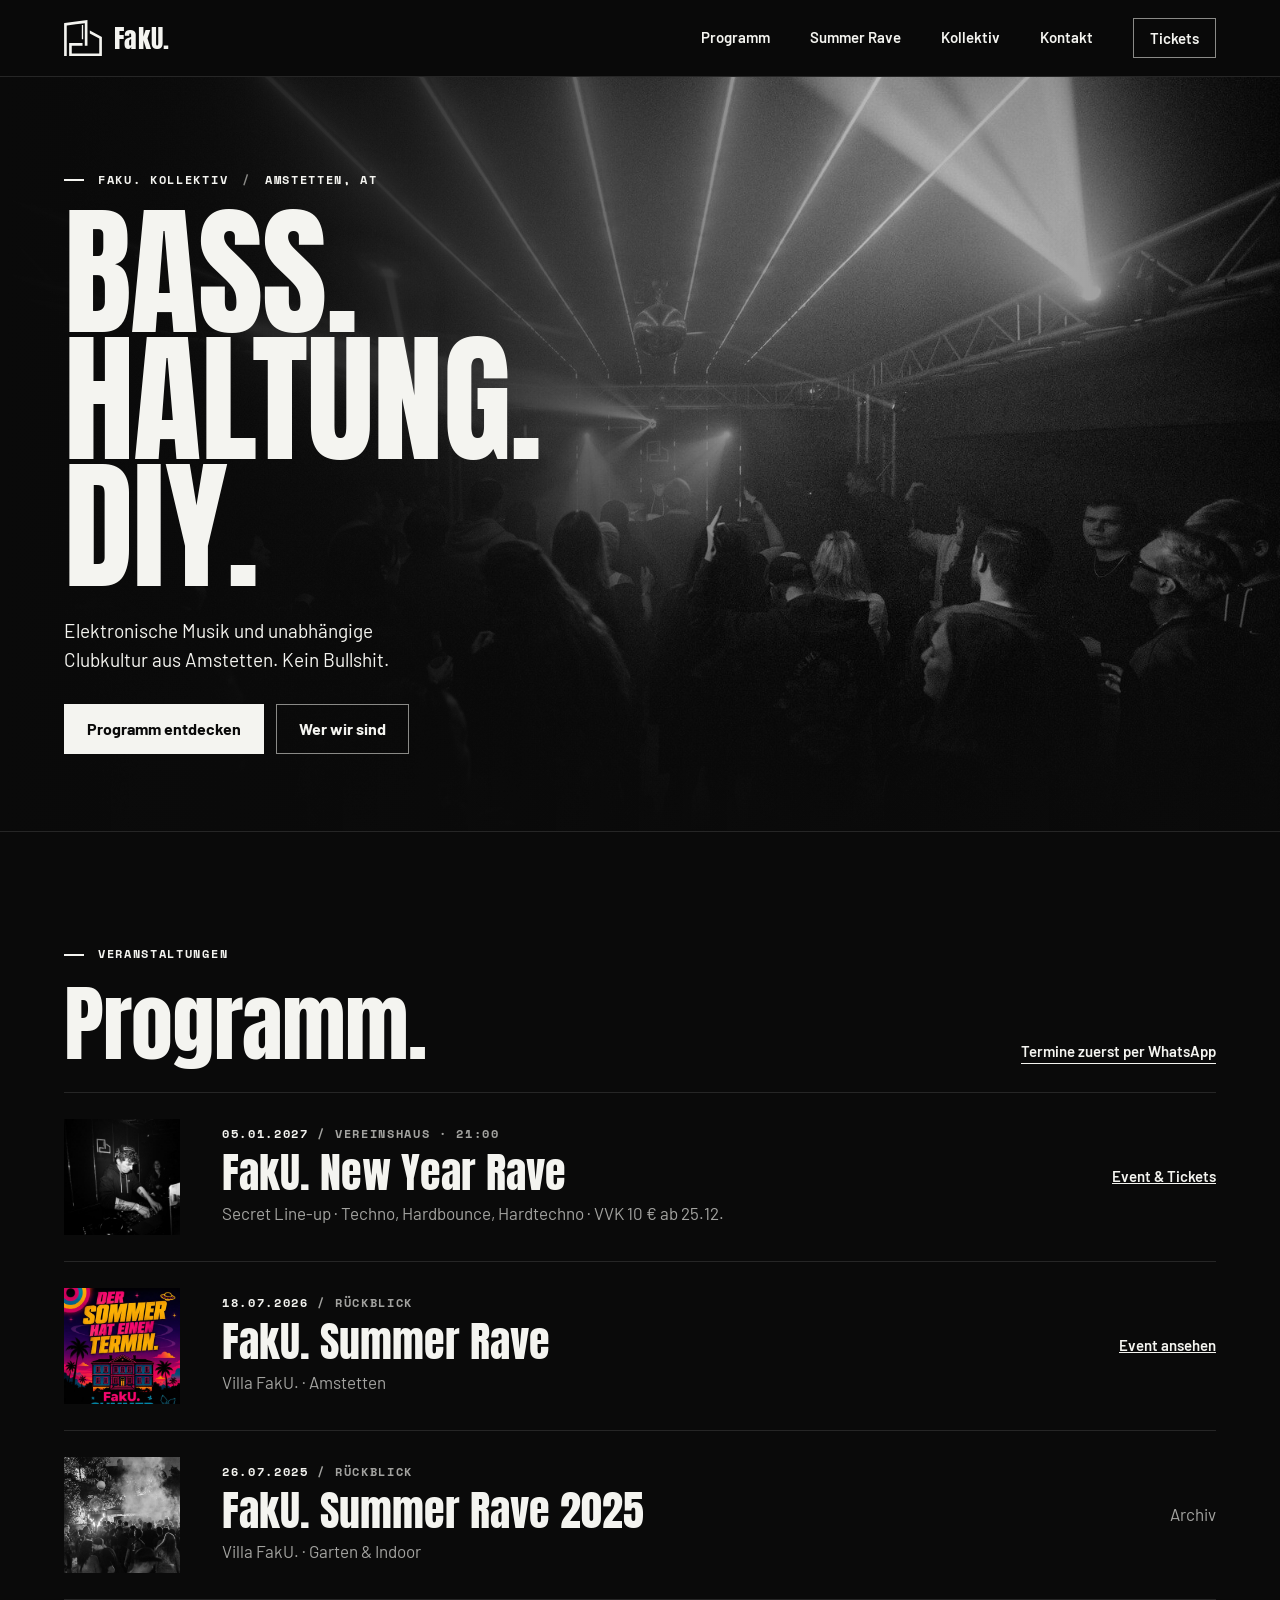
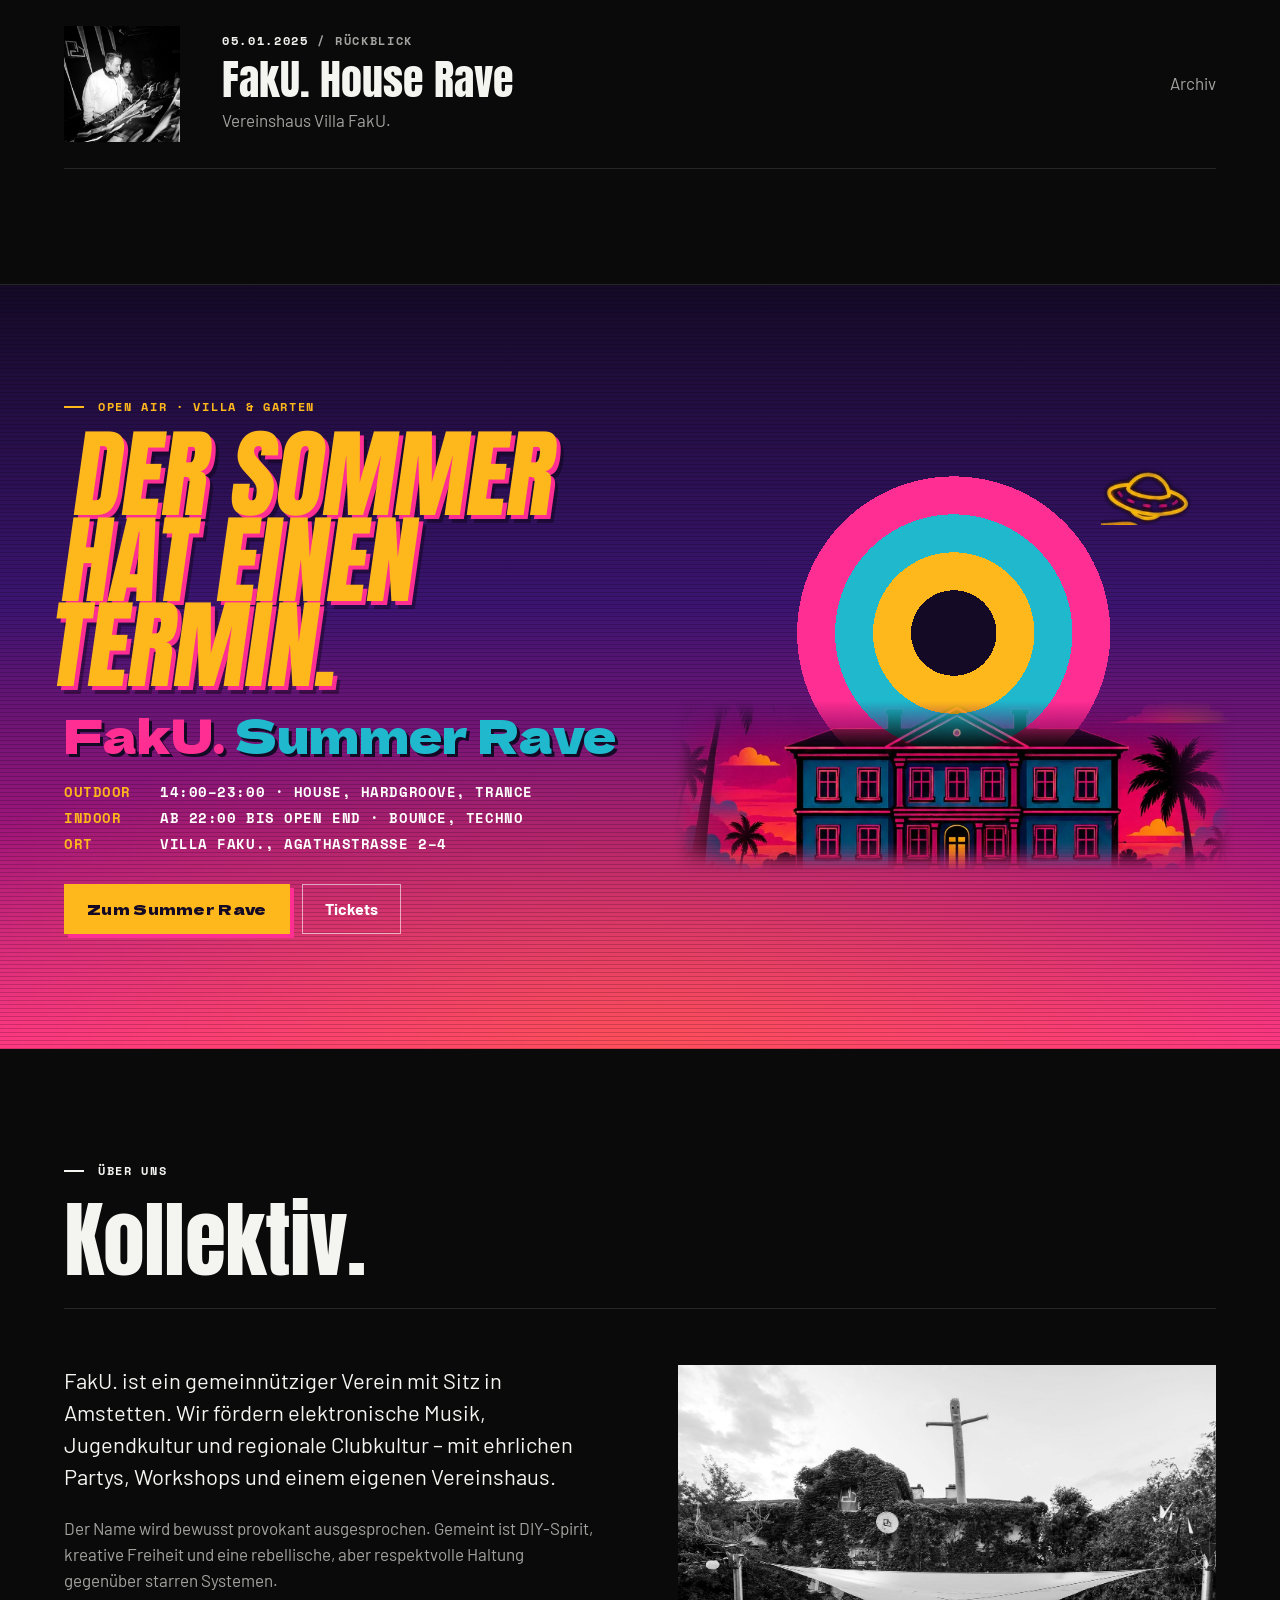
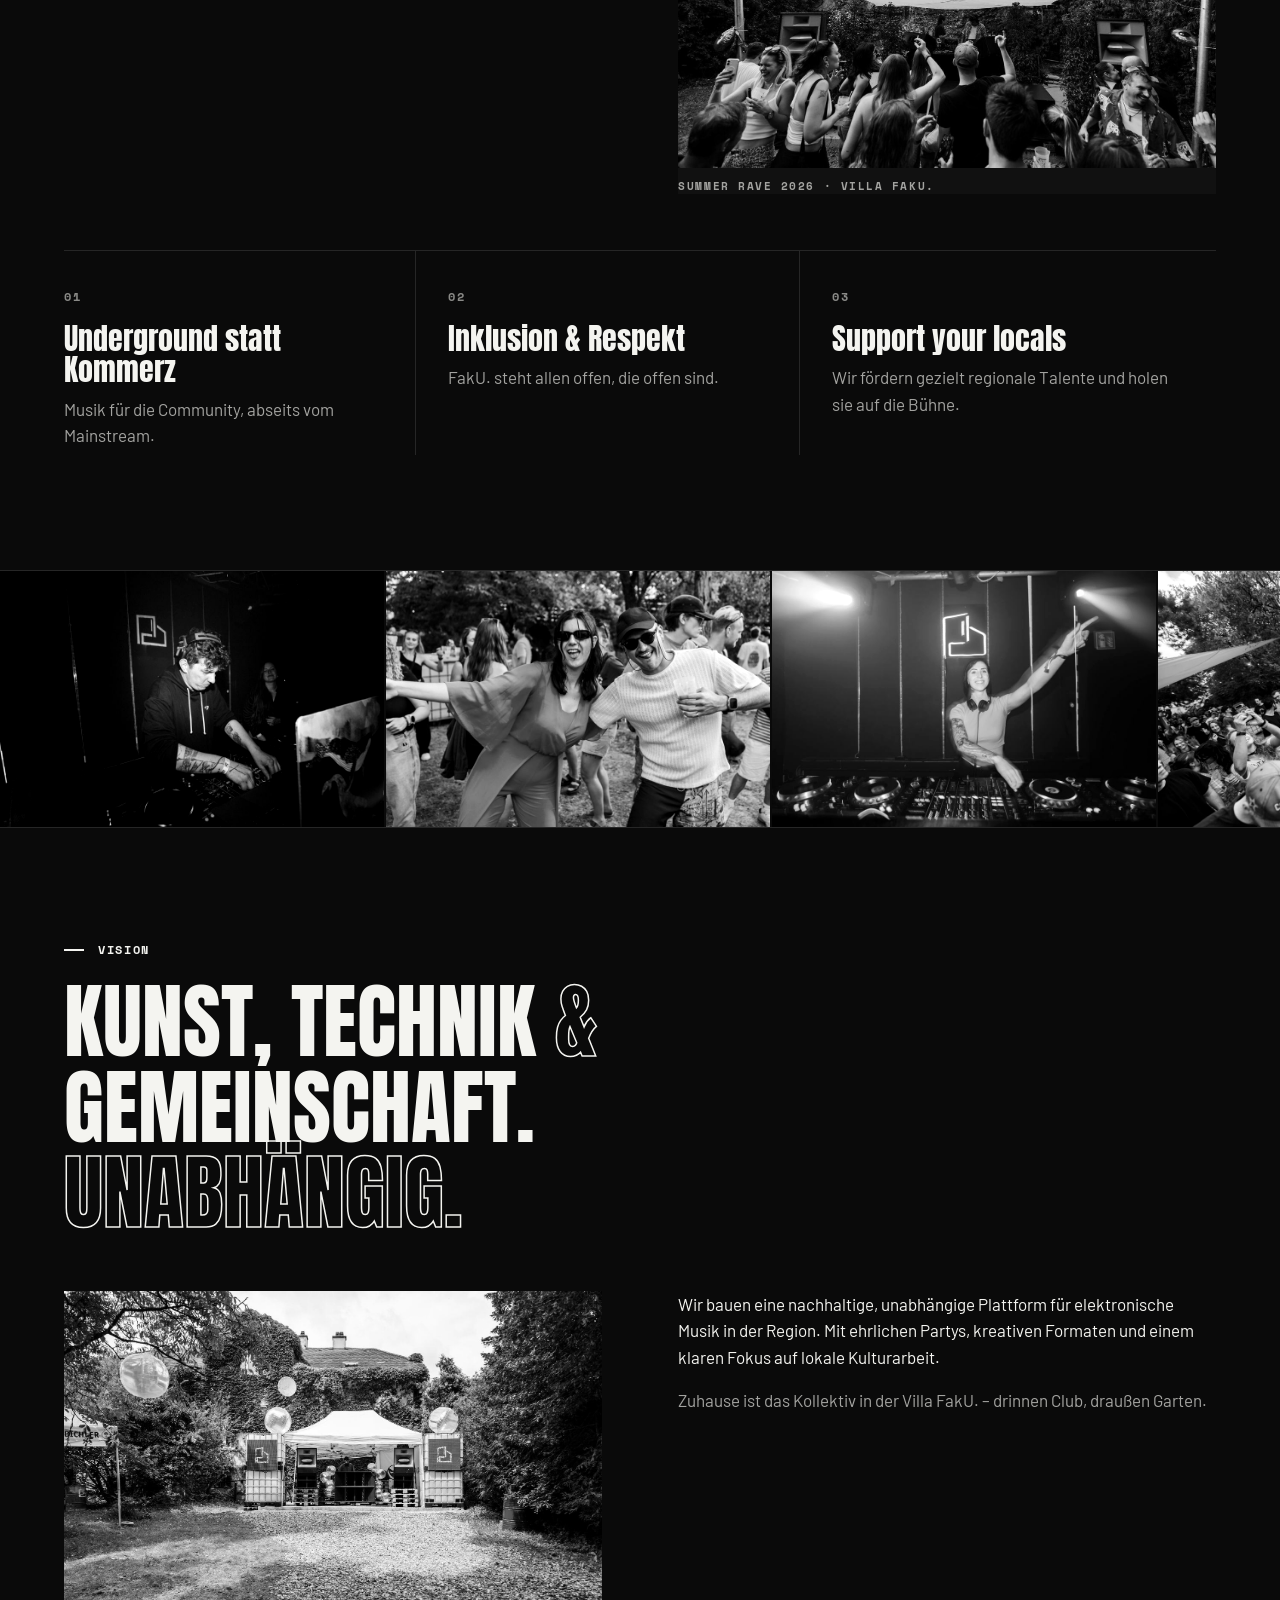
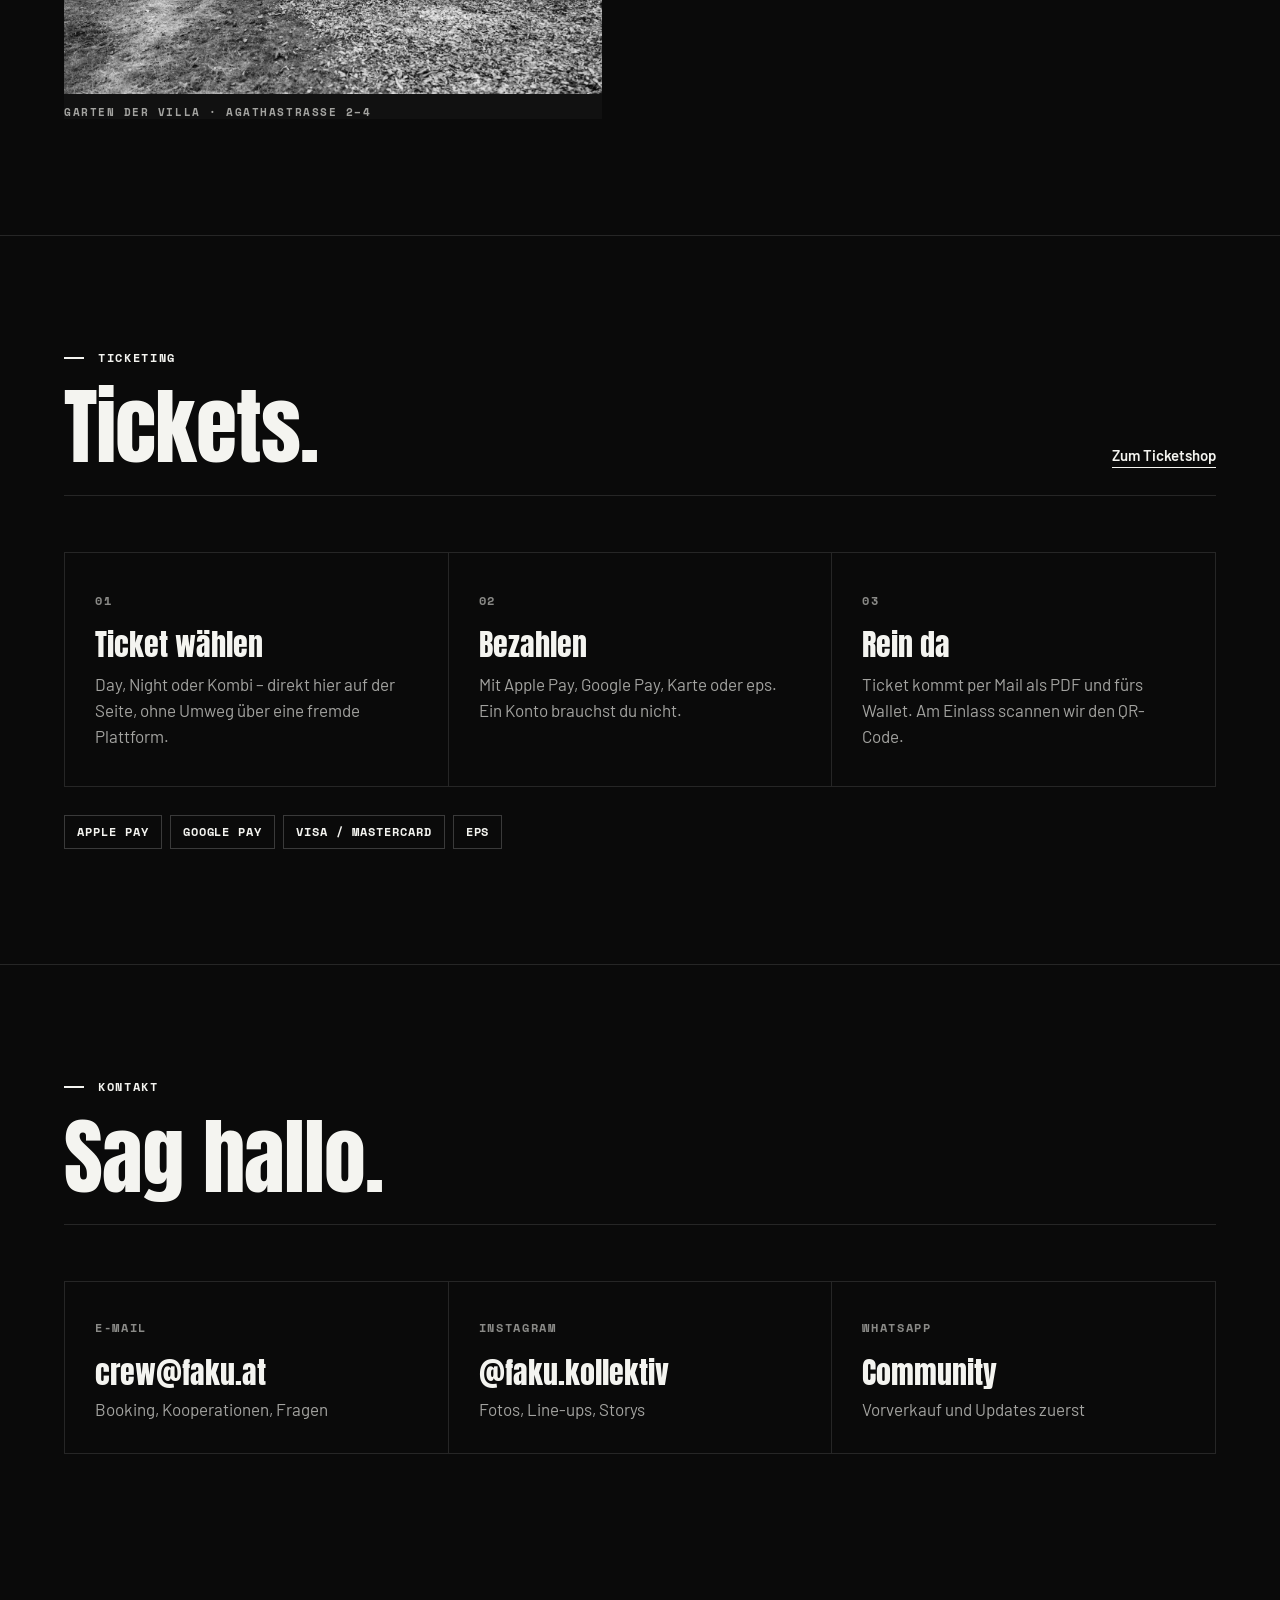
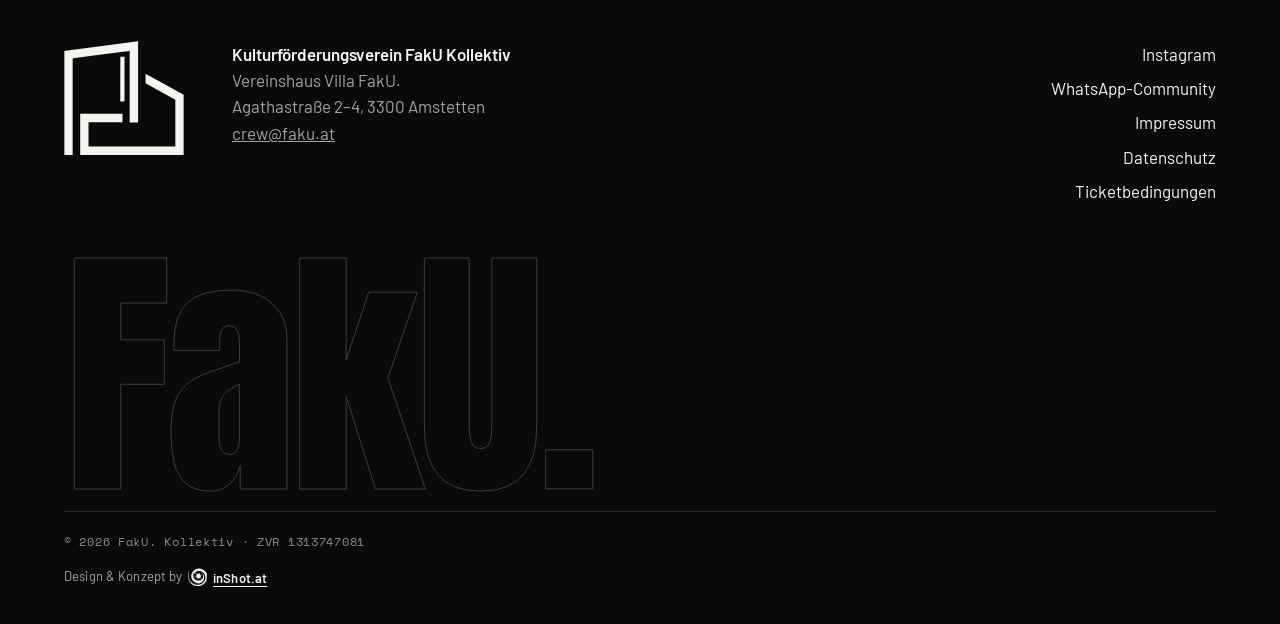
==== index.html @ e82ffb9c "faku.at: statische Website (GitHub Pages) Co-Authored-By: Claude Opus 5.5 <noreply@anthropic.com> Cl" ====
<!doctype html>
<html lang="de">
<head>
<meta charset="utf-8">
<meta name="viewport" content="width=device-width, initial-scale=1">
<title>FakU. Kollektiv – Elektronische Musik aus Amstetten</title>
<meta name="description" content="FakU. ist ein gemeinnütziger Verein für elektronische Musik in Amstetten. Raves, Workshops und unabhängige Clubkultur – mit Bass, Haltung und DIY-Spirit.">
<meta name="robots" content="index, follow">
<link rel="canonical" href="https://faku.at/">
<meta property="og:title" content="FakU. Kollektiv – Elektronische Musik aus Amstetten">
<meta property="og:description" content="FakU. ist ein gemeinnütziger Verein für elektronische Musik in Amstetten. Raves, Workshops und unabhängige Clubkultur – mit Bass, Haltung und DIY-Spirit.">
<meta property="og:url" content="https://faku.at/">
<meta property="og:type" content="website">
<meta name="theme-color" content="#0a0a0a">
<link rel="icon" href="assets/img/favicon.svg" type="image/svg+xml">
<link rel="preload" href="assets/fonts/anton.woff2" as="font" type="font/woff2" crossorigin>
<link rel="stylesheet" href="assets/site.css">
</head>
<body>
<a class="skip" href="#inhalt">Zum Inhalt springen</a>
<header class="site-head">
  <div class="wrap">
    <a class="brand" href="index.html" aria-label="FakU. Kollektiv – Startseite"><svg aria-hidden="true" focusable="false" xmlns="http://www.w3.org/2000/svg" viewBox="0 0 1414 1348" fill="currentColor"><path fill-rule="evenodd" d="M53 1344L4 1344L4 731L4 117L13 116L22 115L447 60L872 4L873 5L873 5L873 483L873 960L824 960L774 960L774 538L774 117L772 117L770 117L439 160L108 203L105 204L102 204L102 774L102 1344L53 1344ZM800 1342L191 1342L191 1100L191 858L440 858L689 858L689 907L689 956L489 956L289 956L289 1100L289 1244L801 1244L1312 1244L1312 968L1312 692L1136 596L962 499L961 444L961 388L962 388L964 388L1187 511L1410 634L1410 988L1410 1342L800 1342ZM688 712L664 712L663 711L663 710L663 448L664 186L688 186L713 186L713 449L713 712L688 712Z"/></svg><span>FakU.</span></a>
    <nav class="nav" aria-label="Hauptnavigation"><a href="index.html#programm">Programm</a><a href="summer-rave.html">Summer Rave</a><a href="index.html#kollektiv">Kollektiv</a><a href="index.html#kontakt">Kontakt</a><a class="btn btn--ghost btn--sm" href="index.html#programm">Tickets</a></nav>
    <a class="btn btn--ghost btn--sm head-cta" href="index.html#programm">Tickets</a>
  </div>
  <nav class="mnav" aria-label="Navigation mobil"><a href="index.html#programm">Programm</a><a href="summer-rave.html">Summer Rave</a><a href="index.html#kollektiv">Kollektiv</a><a href="index.html#kontakt">Kontakt</a></nav>
</header>
<!--title:FakU. Kollektiv – Elektronische Musik aus Amstetten-->
<!--desc:FakU. ist ein gemeinnütziger Verein für elektronische Musik in Amstetten. Raves, Workshops und unabhängige Clubkultur – mit Bass, Haltung und DIY-Spirit.-->
<!--cur:-->
<main id="inhalt">

<section class="hero" aria-labelledby="hero-h">
  <div class="hero__img" aria-hidden="true"></div>
  <div class="wrap">
    <p class="kicker">FakU. Kollektiv <i>/</i> Amstetten, AT</p>
    <h1 class="h-display" id="hero-h">Bass.<br>Haltung.<br>DIY.</h1>
    <p class="lead">Elektronische Musik und unabhängige Clubkultur aus Amstetten. Kein Bullshit.</p>
    <div class="hero__actions">
      <a class="btn" href="#programm">Programm entdecken</a>
      <a class="btn btn--ghost" href="#kollektiv">Wer wir sind</a>
    </div>
  </div>
  <div class="wave" aria-hidden="true">
    <i style="--i:0"></i><i style="--i:1"></i><i style="--i:2"></i><i style="--i:3"></i><i style="--i:4"></i><i style="--i:5"></i><i style="--i:6"></i><i style="--i:7"></i><i style="--i:8"></i><i style="--i:9"></i><i style="--i:10"></i><i style="--i:11"></i><i style="--i:12"></i><i style="--i:13"></i><i style="--i:14"></i><i style="--i:15"></i><i style="--i:16"></i><i style="--i:17"></i><i style="--i:18"></i><i style="--i:19"></i><i style="--i:20"></i><i style="--i:21"></i><i style="--i:22"></i><i style="--i:23"></i>
  </div>
</section>

<section class="section" id="programm" aria-labelledby="prog-h">
  <div class="wrap">
    <p class="kicker">Veranstaltungen</p>
    <div class="sec-head">
      <h2 class="h-section" id="prog-h">Programm.</h2>
      <a class="link-u" href="https://chat.whatsapp.com/HOoX552b7KCHJnTHaEONiM" rel="noopener" target="_blank">Termine zuerst per WhatsApp</a>
    </div>
    <ul class="events">
      <li class="event">
        <img class="event__thumb" src="assets/img/strip-1.jpg" alt="DJ vor dem FakU.-Logo im Vereinshaus" width="116" height="116" loading="lazy">
        <div>
          <div class="event__meta"><b>05.01.2027</b> / Vereinshaus · 21:00</div>
          <h3>FakU. New Year Rave</h3>
          <p>Secret Line-up · Techno, Hardbounce, Hardtechno · VVK 10 € ab 25.12.</p>
        </div>
        <a href="new-year-rave.html">Event &amp; Tickets</a>
      </li>
      <li class="event">
        <img class="event__thumb" src="assets/img/sr26-poster.jpg" alt="Plakat FakU. Summer Rave 2026" width="116" height="116" loading="lazy">
        <div>
          <div class="event__meta"><b>18.07.2026</b> / Rückblick</div>
          <h3>FakU. Summer Rave</h3>
          <p>Villa FakU. · Amstetten</p>
        </div>
        <a href="summer-rave.html">Event ansehen</a>
      </li>
      <li class="event">
        <img class="event__thumb" src="assets/img/ev-sr25.jpg" alt="Nachts im Garten beim Summer Rave 2025" width="116" height="116" loading="lazy">
        <div>
          <div class="event__meta"><b>26.07.2025</b> / Rückblick</div>
          <h3>FakU. Summer Rave 2025</h3>
          <p>Villa FakU. · Garten &amp; Indoor</p>
        </div>
        <span class="muted">Archiv</span>
      </li>
      <li class="event">
        <img class="event__thumb" src="assets/img/ev-houserave.jpg" alt="DJ am Pult beim FakU. House Rave" width="116" height="116" loading="lazy">
        <div>
          <div class="event__meta"><b>05.01.2025</b> / Rückblick</div>
          <h3>FakU. House Rave</h3>
          <p>Vereinshaus Villa FakU.</p>
        </div>
        <span class="muted">Archiv</span>
      </li>
    </ul>
  </div>
</section>

<section class="section sr-teaser" aria-labelledby="sr-h">
  <div class="wrap">
    <div>
      <p class="sr-kicker">Open Air · Villa &amp; Garten</p>
      <h2 class="sr-title" id="sr-h"><span>Der Sommer</span><span>hat einen</span><span>Termin.</span></h2>
      <p class="sr-name"><b>FakU.</b> Summer Rave</p>
      <ul class="sr-facts">
        <li><span>Outdoor</span>14:00–23:00 · House, Hardgroove, Trance</li>
        <li><span>Indoor</span>ab 22:00 bis Open End · Bounce, Techno</li>
        <li><span>Ort</span>Villa FakU., Agathastraße 2–4</li>
      </ul>
      <div class="hero__actions">
        <a class="btn btn--sr" href="summer-rave.html">Zum Summer Rave</a>
        <a class="btn btn--sr-ghost" href="summer-rave.html#tickets">Tickets</a>
      </div>
    </div>
    <div class="sr-art" aria-hidden="true">
      <div class="sun"></div>
      <img class="ufo" src="assets/sr/ufo.webp" alt="" loading="lazy">
      <img class="villa" src="assets/sr/villa.webp" alt="" loading="lazy">
    </div>
  </div>
</section>

<section class="section" id="kollektiv" aria-labelledby="koll-h">
  <div class="wrap">
    <p class="kicker">Über uns</p>
    <div class="sec-head"><h2 class="h-section" id="koll-h">Kollektiv.</h2></div>
    <div class="split">
      <div class="prose">
        <p style="font-size:clamp(19px,1.8vw,22px);line-height:1.45;margin-top:0">FakU. ist ein gemeinnütziger Verein mit Sitz in Amstetten. Wir fördern elektronische Musik, Jugendkultur und regionale Clubkultur – mit ehrlichen Partys, Workshops und einem eigenen Vereinshaus.</p>
        <p class="muted">Der Name wird bewusst provokant ausgesprochen. Gemeint ist DIY-Spirit, kreative Freiheit und eine rebellische, aber respektvolle Haltung gegenüber starren Systemen.</p>
      </div>
      <figure class="photo" style="margin:0">
        <img src="assets/img/crowd.jpg" alt="Publikum vor dem Floor im Garten der Villa FakU., Summer Rave 2026" width="1600" height="1067" loading="lazy">
        <figcaption>Summer Rave 2026 · Villa FakU.</figcaption>
      </figure>
    </div>
    <ul class="values">
      <li><span class="no">01</span><h3>Underground statt Kommerz</h3><p>Musik für die Community, abseits vom Mainstream.</p></li>
      <li><span class="no">02</span><h3>Inklusion &amp; Respekt</h3><p>FakU. steht allen offen, die offen sind.</p></li>
      <li><span class="no">03</span><h3>Support your locals</h3><p>Wir fördern gezielt regionale Talente und holen sie auf die Bühne.</p></li>
    </ul>
  </div>
</section>


<section class="strip" aria-label="Momente">
  <div class="strip__track">
    <img src="assets/img/strip-1.jpg" alt="DJ vor dem FakU.-Logo im Vereinshaus" width="900" height="600" loading="lazy">
    <img src="assets/img/strip-2.jpg" alt="Zwei Gäste tanzen im Garten" width="900" height="600" loading="lazy">
    <img src="assets/img/strip-3.jpg" alt="DJ unter dem leuchtenden FakU.-Logo am Indoor Floor" width="900" height="600" loading="lazy">
    <img src="assets/img/strip-4.jpg" alt="Volle Tanzfläche am Outdoor Floor" width="900" height="600" loading="lazy">
    <img src="assets/img/strip-5.jpg" alt="Lichtshow über dem Publikum beim House Rave" width="900" height="600" loading="lazy">
    <img src="assets/img/strip-6.jpg" alt="DJ am Outdoor Floor in der Dämmerung" width="900" height="600" loading="lazy">
  </div>
</section>

<section class="section" aria-labelledby="vis-h">
  <div class="wrap">
    <p class="kicker" id="vis-h">Vision</p>
    <p class="statement">Kunst, Technik <em>&amp;</em> Gemeinschaft. <em>Unabhängig.</em></p>
    <div class="split">
      <figure class="photo" style="margin:0">
        <img src="assets/img/villa.jpg" alt="Garten der Villa FakU. mit Zelt und FakU.-Logo, Summer Rave 2025" width="1600" height="1067" loading="lazy">
        <figcaption>Garten der Villa · Agathastraße 2–4</figcaption>
      </figure>
      <div class="prose">
        <p style="margin-top:0">Wir bauen eine nachhaltige, unabhängige Plattform für elektronische Musik in der Region. Mit ehrlichen Partys, kreativen Formaten und einem klaren Fokus auf lokale Kulturarbeit.</p>
        <p class="muted">Zuhause ist das Kollektiv in der Villa FakU. – drinnen Club, draußen Garten.</p>
      </div>
    </div>
  </div>
</section>

<section class="section" id="tickets" aria-labelledby="tix-h">
  <div class="wrap">
    <p class="kicker">Ticketing</p>
    <div class="sec-head">
      <h2 class="h-section" id="tix-h">Tickets.</h2>
      <a class="link-u" href="summer-rave.html#tickets">Zum Ticketshop</a>
    </div>
    <ol class="steps">
      <li><h3>Ticket wählen</h3><p>Day, Night oder Kombi – direkt hier auf der Seite, ohne Umweg über eine fremde Plattform.</p></li>
      <li><h3>Bezahlen</h3><p>Mit Apple Pay, Google Pay, Karte oder eps. Ein Konto brauchst du nicht.</p></li>
      <li><h3>Rein da</h3><p>Ticket kommt per Mail als PDF und fürs Wallet. Am Einlass scannen wir den QR-Code.</p></li>
    </ol>
    <ul class="pay" aria-label="Zahlungsarten">
      <li>Apple Pay</li><li>Google Pay</li><li>Visa / Mastercard</li><li>eps</li>
    </ul>
  </div>
</section>

<section class="section" id="kontakt" aria-labelledby="kon-h" style="border-bottom:0">
  <div class="wrap">
    <p class="kicker">Kontakt</p>
    <div class="sec-head"><h2 class="h-section" id="kon-h">Sag hallo.</h2></div>
    <div class="contact">
      <a href="mailto:crew@faku.at"><small>E-Mail</small><strong>crew@faku.at</strong><span>Booking, Kooperationen, Fragen</span></a>
      <a href="https://www.instagram.com/faku.kollektiv/" rel="noopener" target="_blank"><small>Instagram</small><strong>@faku.kollektiv</strong><span>Fotos, Line-ups, Storys</span></a>
      <a href="https://chat.whatsapp.com/HOoX552b7KCHJnTHaEONiM" rel="noopener" target="_blank"><small>WhatsApp</small><strong>Community</strong><span>Vorverkauf und Updates zuerst</span></a>
    </div>
  </div>
</section>

</main>
<footer class="foot">
  <div class="wrap">
    <div class="foot__top">
      <div class="foot__mark"><svg aria-hidden="true" focusable="false" xmlns="http://www.w3.org/2000/svg" viewBox="0 0 1414 1348" fill="currentColor"><path fill-rule="evenodd" d="M53 1344L4 1344L4 731L4 117L13 116L22 115L447 60L872 4L873 5L873 5L873 483L873 960L824 960L774 960L774 538L774 117L772 117L770 117L439 160L108 203L105 204L102 204L102 774L102 1344L53 1344ZM800 1342L191 1342L191 1100L191 858L440 858L689 858L689 907L689 956L489 956L289 956L289 1100L289 1244L801 1244L1312 1244L1312 968L1312 692L1136 596L962 499L961 444L961 388L962 388L964 388L1187 511L1410 634L1410 988L1410 1342L800 1342ZM688 712L664 712L663 711L663 710L663 448L664 186L688 186L713 186L713 449L713 712L688 712Z"/></svg></div>
      <address><strong>Kulturförderungsverein FakU Kollektiv</strong><br>Vereinshaus Villa FakU.<br>Agathastraße 2–4, 3300 Amstetten<br><a href="mailto:crew@faku.at">crew@faku.at</a></address>
      <ul class="foot__links">
        <li><a href="https://www.instagram.com/faku.kollektiv/" rel="noopener" target="_blank">Instagram</a></li>
        <li><a href="https://chat.whatsapp.com/HOoX552b7KCHJnTHaEONiM" rel="noopener" target="_blank">WhatsApp-Community</a></li>
        <li><a href="impressum.html">Impressum</a></li>
        <li><a href="datenschutz.html">Datenschutz</a></li>
        <li><a href="ticketbedingungen.html">Ticketbedingungen</a></li>
      </ul>
    </div>
    <p class="foot__word" aria-hidden="true">FakU.</p>
    <div class="foot__bottom"><span>© 2026 FakU. Kollektiv · ZVR 1313747081</span></div>
    <p class="credit">Design &amp; Konzept by <a href="https://www.inshot.at/" target="_blank" rel="noopener"><svg class="blende" xmlns="http://www.w3.org/2000/svg" viewBox="0 0 192 192" aria-hidden="true" focusable="false"><path fill="currentColor" fill-rule="evenodd" d="M119.8 182.4C120.1 182.3 120.9 181.9 121.6 181.6C122.3 181.3 123.2 181 123.5 181C123.9 181 124.5 180.8 124.9 180.6C125.3 180.4 127.3 179.6 129.2 178.8C131.2 178.1 133.3 177.3 133.8 177.1C135.4 176.5 140.3 173.8 144.8 171.2C155.4 164.8 167.2 153.8 173.2 144.6C174.3 143 175.4 141.3 175.7 141C177.1 139.1 182 130 182 129.2C182 129 182.3 128.2 182.7 127.3C183.5 125.8 185.5 119.8 186 117.6C186.1 116.9 186.4 115.8 186.6 115C187.6 111.3 187.9 109.4 188.6 103C188.9 99.4 188.9 87.3 188.6 85.1C188.4 84.2 188.1 82.2 187.9 80.9C187.7 79.5 187.4 78 187.3 77.6C187.2 77.2 186.9 76.3 186.8 75.6C185.6 70.4 184.7 67 183.8 65.3C183.5 64.7 183.2 64.1 183.2 63.8C183.2 63.2 181.4 60.3 181.3 60.8C181.3 61 181.6 62.4 182.1 63.9C183.1 67.1 183.5 68.6 183.8 70.4C183.9 71.2 184.1 72.4 184.2 73.2C184.4 74 184.6 75.6 184.8 76.8C184.9 77.9 185.1 79.5 185.3 80.3C185.6 82.1 185.6 94.7 185.3 96.5C185.1 97.2 184.9 99.2 184.8 100.9C184.5 103.7 184.4 104.6 183.4 109.2C182.9 111.1 182.2 113.7 181.7 115.1C181.6 115.5 181.3 116.4 181.1 117C180.9 117.6 180.5 118.9 180.1 119.9C179.8 120.8 179.3 122.1 179.1 122.8C178.6 124.5 173.9 134 172.4 136.2C172.1 136.7 171.4 137.8 171 138.6C170.5 139.4 169.7 140.5 169.2 141.1C168.8 141.6 168.2 142.5 167.9 142.9C167.6 143.3 166.7 144.5 165.9 145.5C165.1 146.5 164.1 147.7 163.8 148.1C163.2 149 155.7 156.4 153.9 157.9C152.4 159.1 148.9 161.7 146.9 163.1C145.6 164 142.9 165.5 137.9 168.1C133.9 170.2 131.9 171 123.8 173.7C123.4 173.9 122.6 174.1 122.2 174.3C121.2 174.6 116.6 175.8 114.8 176.2C113.2 176.6 108.8 177.2 105.6 177.5C102.8 177.8 89.1 177.8 86.2 177.5C80.3 176.9 79.2 176.7 75.1 175.7C74.6 175.6 73.4 175.3 72.5 175.1C71.7 175 70.8 174.7 70.7 174.5C70.5 174.4 70.2 174.2 69.9 174.2C69.4 174.2 64.6 172.7 60.8 171.2C58.1 170.2 50.2 166.2 48.3 165C47.8 164.6 47 164.1 46.6 164C46.3 163.9 44.8 162.9 43.3 161.9C34.1 155.5 29.1 151 22.9 143.1C21.7 141.6 20.2 139.9 19.6 139.2C19 138.6 18.4 137.8 18.2 137.5C18.1 137.2 17.1 135.5 16 133.9C15 132.2 13.8 130.3 13.4 129.5C13 128.7 12.1 127.3 11.5 126.2C10.8 125.2 10.2 123.8 10 123.2C9.8 122.6 9.1 120.9 8.3 119.4C7.6 117.9 7 116.4 7 116.2C7 115.9 6.8 115.3 6.5 114.8C6.2 114.3 6 113.7 6 113.5C6 113.3 5.7 112.6 5.4 111.9C5 111.2 4.8 110.4 4.8 110.2C4.8 110 4.5 109 4.2 108C3.4 105.5 2 99.4 1.3 95.4C1.1 94.7 1 93.5 1 92.7C1 91.7 0.9 91.1 0.5 90.7C0 90.1 -0 89.7 -0 78.8C-0 72.6 0.1 67.5 0.2 67.5C0.6 67.5 1 66.2 1 64.9C1 63.6 1.1 62.8 1.8 59.4C2.6 55.7 3.1 53.6 3.3 53.1C3.4 52.7 3.5 52.3 3.5 52C3.5 51.1 6.2 43.1 7.5 40.2C8.2 38.7 8.7 37.3 8.7 37.1C8.8 36.7 12.5 29.3 13.1 28.4C13.4 28 14 26.9 14.5 26.1C15.3 24.5 16.6 22.8 16.9 23C17 23.2 16 26.4 14.9 29C14.4 30.2 14 31.3 14 31.4C14 31.6 13.8 32.1 13.5 32.6C13.2 33 13 33.6 13 33.8C13 34 12.8 34.7 12.5 35.3C11.4 38 9.6 43.5 8.5 47.6C8 49.7 7.4 51.6 7.3 51.9C7.1 52.2 7 52.8 7 53.2C7 53.5 6.8 54.6 6.5 55.5C5.1 60.1 4.6 62.7 4.3 66.6C4 69.7 4 83.5 4.2 86.6C4.6 91.1 5 94.2 5.4 95.5C5.6 96.3 5.9 97.3 6 97.9C6.1 98.4 6.4 99.3 6.6 99.9C6.8 100.4 7 101.4 7.1 102C7.2 102.6 7.4 103.3 7.5 103.6C7.7 103.8 7.9 104.5 8 105.1C8.1 105.6 8.5 106.9 8.9 107.9C9.2 108.8 9.7 110.1 9.9 110.8C10.1 111.4 10.4 112.4 10.7 112.9C11 113.4 11.4 114.5 11.6 115.2C11.9 116 12.3 117 12.5 117.4C12.8 117.8 13.8 119.8 14.8 121.8C16.5 125 17.9 127.5 19.6 130C21.3 132.5 24.3 136.5 25.2 137.6C27.3 140 33.2 145.9 33.7 146.1C34.7 146.3 34.3 145.4 33 144.1C32.3 143.4 31.6 142.6 31.4 142.2C31.2 141.9 30.7 141.2 30.3 140.8C29.8 140.3 28.8 139 28.1 137.9C27.4 136.8 26.4 135.4 25.9 134.8C25.4 134.1 24.8 133.2 24.5 132.6C24.2 132.1 23.7 131.3 23.4 130.9C22.5 129.7 16.3 117.2 15.9 115.8C15.7 115.2 15.2 113.8 14.9 112.9C14.5 111.9 14.1 110.7 14 110.1C13.8 109.6 13.6 109 13.5 108.9C13.2 108.4 11.1 100.4 10.7 98.1C10.6 97.3 10.3 95.6 10.1 94.2C9.9 92.9 9.7 91.1 9.6 90.1C9.6 89.2 9.5 87.9 9.3 87.2C8.8 85.5 8.9 71 9.4 69.2C9.6 68.5 9.7 67.5 9.7 67C9.8 65.3 10 64.5 10.6 64.5C11 64.5 11 64.6 10.9 66.4C10.8 67.5 10.6 68.8 10.5 69.4C10.1 70.7 10.3 86.1 10.7 88.4C10.9 89.3 11.1 90.9 11.1 91.8C11.2 92.6 11.3 93.7 11.5 94C11.6 94.4 11.8 95.3 11.9 96.1C12 97 12.2 97.8 12.3 98.1C12.5 98.4 12.8 99.5 13 100.5C13.6 102.7 14.1 104.5 14.6 105.9C14.8 106.4 15 107.1 15 107.5C15 107.8 15.3 108.8 15.7 109.8C16.2 110.8 16.5 111.8 16.5 112C16.5 112.5 22.8 125.1 24.1 127C26.1 130.2 29.6 134.9 31.1 136.5C34.9 140.7 38 143.9 39 144.6C39.6 145.1 40.8 146.1 41.6 146.8C47.4 151.6 58.2 158 64 160C64.8 160.3 66.1 160.8 66.9 161.1C67.7 161.5 69.3 162.1 70.4 162.4C71.5 162.8 72.9 163.2 73.5 163.4C74.7 163.8 76.2 164.1 79 164.6C80 164.8 81.5 165.1 82.4 165.3C88.3 166.4 100.4 166.4 106.6 165.3C107.5 165.1 109.1 164.8 110.2 164.6C112.2 164.3 113.6 164 116.6 163.3C117.3 163.1 118.4 162.7 118.9 162.5C119.5 162.2 120.1 162 120.3 162C120.7 162 122.9 161.2 124.7 160.3C125.4 160 126.5 159.6 127 159.4C128.8 158.7 136.7 154.4 139.5 152.4C146.2 147.9 157.4 136.2 159.9 131.2C160.1 130.8 160.7 129.9 161.2 129.2C161.6 128.6 162 128 162 127.9C162 127.8 162.4 127 163 126C163.5 125.1 164.1 123.9 164.2 123.3C164.4 122.6 164.9 121.5 165.3 120.6C166 119.3 166.6 117.7 167.7 114.6C168.3 113.1 169 110.5 169 110.1C169 109.9 169.2 109.1 169.5 108.3C170 106.8 170.3 105.2 170.8 101C171.2 97.9 171.2 88.2 170.8 85.6C170.6 84.5 170.3 82.6 170.1 81.4C168.9 73.7 165.1 63.9 160.9 57.6C158.4 53.8 157.6 52.6 157.2 52.1C156 50.4 151.7 45.9 149.1 43.8C148.1 42.9 146.6 41.7 146 41.1C140.8 36.7 132.1 32.5 122.8 30.1C121.5 29.8 119.9 29.5 119.3 29.5C118.6 29.5 117.7 29.3 117.2 29.1C115.9 28.6 104.7 28.6 102.4 29.1C101.6 29.3 100.1 29.6 99.2 29.7C95.5 30.4 93.2 31 92 31.6C91.6 31.8 91 32 90.7 32C90.4 32 89.8 32.2 89.4 32.4C89 32.6 87.1 33.6 85.2 34.6C79.3 37.7 72.3 43.1 70.1 46.2C69.8 46.7 69 47.7 68.4 48.5C67.8 49.3 67.1 50.2 66.8 50.6C66.6 51 66.1 51.8 65.7 52.2C63.5 55.1 60.3 63 59.2 68.6C59.1 69.3 58.8 70.4 58.7 71.1C58.4 72.6 58.6 79.9 58.9 82C59.3 83.8 60.7 87.9 61.2 88.8C61.4 89.1 61.9 90 62.2 90.8C64.1 95.8 65.2 98 65.5 98C65.6 98 66.1 98.7 66.5 99.6C67 100.4 67.7 101.6 68.1 102.1C68.6 102.7 69.1 103.5 69.3 103.9C69.5 104.3 70.2 105.1 70.7 105.6C71.8 106.6 72 107 71.4 107C70.9 107 64 99.7 64 99.2C64 99 63.7 98.5 63.3 98C62.9 97.5 62.4 96.8 62.2 96.4C61.9 96 61.3 95 60.9 94.2C60.4 93.5 60 92.6 60 92.3C60 92 59.5 90.8 59 89.8C58.5 88.7 58 87.7 58 87.5C58 87.3 57.8 86.8 57.6 86.4C54.7 79.9 55.1 61.9 58.4 55.2C58.7 54.5 59 53.8 59 53.5C59 53.2 59.2 52.5 59.5 52.1C59.9 51.4 60 51.1 59.8 50.9C59.6 50.7 59.4 50.9 59.1 51.6C58.9 52.1 58.6 52.5 58.5 52.6C58.1 52.8 56 57.3 56 57.8C56 58 55.8 58.5 55.5 58.8C55 59.4 55 59.4 55 58.4C55 55.2 58.8 46.3 62.4 41.4C65.8 36.6 71.8 30.7 75.6 28.4C76 28.1 76.6 27.7 76.9 27.5C78.8 25.8 84 23.3 89.6 21.4C91.3 20.8 92.7 20.3 92.9 20.2C93 20.1 93.7 20 94.5 19.9C95.3 19.8 96.2 19.5 96.6 19.3C96.9 19.1 98.2 18.9 99.4 18.9C100.9 18.8 101.7 18.6 102 18.4C102.5 17.8 101.9 17.4 100.8 17.6C100.3 17.7 99 17.9 97.8 18C96.7 18.1 95.2 18.4 94.5 18.6C93.7 18.8 92.9 19 92.5 19C92.2 19 91.6 19.2 91.2 19.4C90.8 19.5 90.2 19.8 89.7 19.9C89.2 20 88.5 20.3 88 20.5C87.5 20.8 87 21 86.8 21C86.6 21 85.7 21.4 84.7 21.8C83.7 22.3 81.9 23.1 80.8 23.6C76.4 25.5 71.5 29.1 66.2 34.4C62.5 38.1 60.8 40.1 58.4 43.7C57.3 45.5 54.3 51.2 53.7 52.9C53.5 53.6 52.8 55.5 52.2 57.1C51.6 58.8 51 61.1 50.8 62.4C50.7 63.6 50.4 65.6 50.2 66.9C49.8 69.6 49.8 75.9 50.2 78.8C50.6 82.1 51.1 84.8 51.4 85.4C51.6 85.7 51.8 86.4 51.9 87C52 87.6 52.3 88.5 52.5 89C52.8 89.5 53 90.1 53 90.3C53 90.6 53.3 91.4 53.7 92.2C54.1 93 54.6 94.1 54.8 94.8C55.1 96.1 55.6 97.2 56.3 97.9C56.5 98.2 57.1 99.2 57.6 100.1C58.5 101.8 59.2 102.8 62.3 106.5C67.4 112.5 74.9 118.2 80.3 120.1C81.2 120.5 82.5 121 83.2 121.3C84 121.6 85.3 121.9 86.1 122.1C87 122.3 87.9 122.5 88.2 122.7C88.5 122.9 89.3 123 89.9 123C90.6 123 91.6 123.2 92.2 123.5C93.7 124.2 105.4 124.3 106.9 123.6C107.5 123.4 108.6 123.1 109.5 123C111 122.8 112 122.5 114.4 121.7C114.8 121.6 115.5 121.4 115.9 121.2C117.7 120.7 122 119 123.2 118.3C123.5 118.2 123.9 117.9 124.3 117.7C126.5 116.6 131.1 113.1 134 110.3C137.3 107.2 137.8 106.9 137.8 107.7C137.8 108.7 131.3 115.8 128.7 117.5C127.9 118.1 127.1 118.8 126.8 119.2C126.4 119.6 125.6 120.1 124.7 120.4C123.8 120.8 123 121.2 122.8 121.3C122 122 117.3 124.2 116.7 124.2C116.5 124.2 116.1 124.5 115.9 124.9C115.7 125.2 115.5 125.5 115.6 125.5C115.8 125.5 118.2 124.7 119 124.3C121.5 123.2 124.3 121.7 125.4 120.9C125.9 120.4 126.6 120 126.9 119.9C130.2 118.9 138 111.4 141.1 106.4C141.4 106 141.9 105.2 142.3 104.7C143.9 102.5 147.2 94.6 147.2 93C147.2 92.7 147.4 92.2 147.5 91.9C149.8 87.7 149.8 74.8 147.6 67.8C147.4 67.1 147.1 66.1 147 65.4C146.7 63.8 143.7 57.7 142 55.1C140.3 52.6 140 52.2 137.1 49.2C134.8 46.8 134.4 46.2 135.1 46.2C135.6 46.2 139.3 48.8 140.8 50.1C141.4 50.7 142.4 51.5 143 52C144 52.8 145.8 54.9 147.9 57.7C148.5 58.5 149.2 59.4 149.4 59.8C154.1 65.8 158.2 76.5 159 84.8C159.8 92.7 159.3 100.3 157.4 106.6C157.2 107.3 157 108 157 108.1C157 108.6 155.4 113.3 154.8 114.6C151.9 120.7 150.6 123.2 150.1 123.8C149.8 124.1 149.4 124.7 149.2 125C147.3 128.7 139.1 137.1 134.5 140.2C134 140.6 132.9 141.4 132.2 141.9C131.4 142.5 130.7 143 130.6 143C130.6 143 129.3 143.7 127.9 144.5C125.1 146.1 123.5 146.9 120.1 148.2C119 148.7 117.7 149.2 117.1 149.5C116.6 149.7 115.7 150.1 115.1 150.2C112.3 150.9 111.6 151.1 110.8 151.4C110.4 151.6 109.5 151.8 108.9 151.8C108.3 151.8 107 151.9 106.1 152.2C103.5 152.8 87.9 152.8 85.6 152.2C84.7 151.9 83.6 151.8 83.1 151.8C82.5 151.8 81.6 151.6 81.1 151.4C80.5 151.2 79.5 151 78.8 150.9C78.2 150.8 77.3 150.6 76.9 150.4C75.9 150 74.6 149.5 73.4 149.1C72.8 149 71.6 148.5 70.8 148C69.9 147.6 68.4 146.9 67.4 146.6C64.7 145.7 57.1 141.2 56.7 140.3C56.7 140.2 56.3 140 56 139.8C53.4 138.3 46.4 132.5 46 131.5C45.8 130.9 46.7 131.4 47.5 132.4C48.1 133 49.4 134.1 50.5 134.9C51.7 135.7 52.9 136.7 53.3 137.1C54 138 55.6 139 58.5 140.4C59.4 140.9 60.6 141.5 61.1 141.9C64.7 144 75.2 148.2 77 148.2C77.2 148.2 77.6 148.4 77.9 148.6C78.2 148.8 79 149 79.8 149.1C80.5 149.2 81.6 149.4 82.1 149.6C82.7 149.9 83.8 150 85.3 150C86.7 150 88 150.2 88.6 150.4C90 150.9 96.3 150.9 97.8 150.4C98.3 150.2 99.6 150 100.7 150C101.7 150 102.9 149.8 103.4 149.6C103.8 149.5 104.9 149.2 105.6 149.1C106.7 149 107.3 148.8 107.8 148.2L108.6 147.5L107.6 147.5C107.1 147.5 103.4 147.4 99.4 147.4C93.4 147.3 91.9 147.3 91.1 146.9C90.6 146.7 89.4 146.5 88.6 146.4C87.8 146.3 86.4 146.1 85.6 145.9C84.8 145.7 83.2 145.3 82.1 145C80.9 144.8 79.8 144.4 79.5 144.3C79.3 144.1 78.8 144 78.5 144C78.2 144 77.6 143.8 77.1 143.5C76.6 143.2 75.9 143 75.7 143C75.4 143 74.8 142.8 74.3 142.5C73.8 142.3 71.7 141.3 69.8 140.3C64.2 137.7 61.9 136.3 57.5 133C53.9 130.3 48.6 125.2 47.3 123.4C46.9 122.8 46 121.6 45.2 120.6C44.4 119.7 43.4 118.4 43.1 117.8C42.7 117.1 42.2 116.3 41.9 115.9C41.6 115.5 40.4 113.3 39.3 111.1C36.8 106.3 35.6 102.6 34 95.8C33.7 94.7 33.4 93.6 33.3 93.5C33.3 93.3 33.1 92.5 33 91.7C32.9 90.8 32.6 89.3 32.4 88.4C31.9 86.4 31.8 74.3 32.2 72.4C32.4 71.9 32.6 70.5 32.8 69.5C32.9 68.5 33.2 66.9 33.4 66C33.6 65.1 33.9 64 34 63.5C34.8 59.9 35.6 57.4 37.1 53.2C37.8 51.3 42.6 41.6 43.2 40.9C43.5 40.6 43.8 40.1 44 39.8C44.3 39.2 45 38.2 48.5 33.6C50.1 31.5 54.9 26.5 56.4 25.2C57 24.8 58.5 23.5 59.8 22.5C64.4 18.7 67.7 16.6 73.8 13.7C78.2 11.5 78 11.7 80.2 10.9C82 10.3 83.4 9.8 87.6 8.5C88.5 8.2 89.6 8 90.1 7.9C90.7 7.8 91.5 7.6 92 7.4C92.5 7.2 93.7 7 94.8 6.9C95.8 6.8 96.8 6.6 97 6.4C97.4 6 114 5.9 117.6 6.2C121.5 6.6 124 7 125 7.4C125.5 7.6 126.4 7.8 127 7.9C127.6 8 128.6 8.2 129.2 8.4C129.9 8.6 131.7 9.1 133.2 9.6C137.7 11 141.8 12.5 144.4 13.9C150.6 17.2 155.5 20.3 159.3 23.5C160.2 24.2 161.6 25.3 162.3 25.9C168.7 31 177 41.1 180.8 48.4C181.5 49.6 182.3 50.9 182.6 51.3C182.9 51.7 183.4 52.5 183.6 53.2C183.9 53.8 184.5 55.5 185.1 56.9C186.6 60.4 188 64.1 188 64.8C188 65.1 188.2 65.8 188.5 66.3C189.3 68.2 190.8 74.7 191.2 78.2C191.2 79 191.5 79.9 191.7 80C192.2 80.5 192.2 103.5 191.6 103.8C191.4 104 191.1 105.1 190.9 106.8C190.3 111.1 190.1 112.1 189.6 113.8C189.4 114.6 189.1 115.8 189 116.2C188.9 116.7 188.4 118.2 187.9 119.6C187.4 121 186.9 122.5 186.8 123C185.6 126.9 181.8 134.9 178.8 140C170.9 153 159 164.6 145.8 172.4C140.5 175.5 134.7 178.3 131.7 179.1C131.1 179.3 130.1 179.7 129.5 180C128.1 180.7 125.2 181.7 123.6 182C122.9 182.2 122.3 182.4 122.1 182.5C122 182.6 121.3 182.7 120.5 182.7C119.3 182.7 119.2 182.7 119.8 182.4ZM100.7 117C100.3 116.6 99.5 115.2 98.8 113.8C98.1 112.4 97.3 111.2 97.1 111C96.9 110.8 96.3 109.7 95.7 108.6C95.1 107.5 94.4 106.3 94.1 105.9C93.8 105.5 93.1 104.2 92.5 103.1C92 102 91.4 100.9 91.1 100.7C90.9 100.6 90.1 99.3 89.5 97.9C88.8 96.5 87.9 95 87.6 94.6C87.3 94.2 86.6 93 86 91.8C85.5 90.7 84.8 89.5 84.4 89.1C84.1 88.7 83.4 87.5 82.8 86.3C81.3 83.5 80.9 83.4 78.9 85.9C77.6 87.5 76.7 88.5 72.2 93.4C70.6 95.3 69 96.9 68.7 97C68 97.4 68.1 96.4 69 95.2C69.4 94.6 70.1 93.3 70.6 92.4C71.1 91.4 71.6 90.4 71.9 90.2C72.1 90.1 73 88.6 73.8 87C74.6 85.4 75.4 84 75.5 83.9C75.6 83.8 76.2 82.8 76.7 81.8C77.3 80.7 78 79.5 78.3 79.1C78.7 78.7 79.5 77.3 80.1 76C80.8 74.7 81.6 73.3 81.9 72.9C82.2 72.5 82.9 71.2 83.5 70.1C84 69 84.6 67.9 84.9 67.7C85.1 67.6 85.9 66.3 86.5 64.9C87.6 62.8 87.7 62.4 87.4 62.1C86.9 61.6 84.4 60.8 83.3 60.8C82.7 60.8 81.8 60.6 81.3 60.4C80.8 60.2 79.7 60 79 59.9C78.2 59.8 77.3 59.6 77.1 59.4C76.8 59.2 76 59 75.1 59C74 59 73.4 58.9 73 58.5C72.6 58.3 71.7 58 70.9 57.9C69.3 57.7 69.1 57.4 70.4 57.2C71 57.1 80.1 57 90.7 57C108.3 57 110 57 110.2 56.6C110.3 56.2 109.9 54.1 109.3 52.9C109 52 105.9 42.2 105.6 41.1C105.2 39.2 105.2 39 105.5 39C105.6 39 105.8 39.3 105.9 39.7C106 40.1 106.3 40.6 106.5 40.9C107.2 41.7 108.1 43.3 109 45C109.4 45.9 110 46.9 110.3 47.1C110.5 47.4 111.3 48.8 112 50.1C112.7 51.5 113.5 52.8 113.6 53C113.8 53.2 114.4 54.2 114.9 55.3C115.5 56.3 116.4 57.8 116.9 58.6C117.5 59.5 118.2 60.7 118.6 61.5C119 62.3 119.5 63 119.6 63.2C119.8 63.5 120.5 64.7 121.1 66C121.8 67.3 122.6 68.8 123 69.2C123.4 69.7 124.1 70.8 124.5 71.7C125.8 74 126.1 74 128.1 71.6C128.8 70.8 130 69.4 130.9 68.5C131.7 67.6 133.4 65.6 134.8 64.1C137.2 61.4 138.4 60.3 138.6 60.7C138.8 61 137.4 63.8 136.9 64.2C136.7 64.4 135.9 65.7 135.2 67.1C134.5 68.5 133.8 69.8 133.6 70C133.4 70.2 132.8 71.4 132.1 72.6C131.5 73.8 130.7 75.1 130.4 75.5C130.1 75.9 129.2 77.5 128.4 79C127.6 80.6 126.8 82 126.6 82.2C126.4 82.5 125.8 83.5 125.3 84.6C124.7 85.7 123.9 87.1 123.4 87.7C122.9 88.3 122.1 89.8 121.6 90.9C121 92.1 120.2 93.5 119.7 94.1C118.7 95.5 118.9 95.9 120.5 96.1C121.3 96.1 122.2 96.4 122.6 96.6C123 96.8 123.9 97 124.6 97C125.4 97 126.1 97.2 126.6 97.5C127.2 97.9 127.8 98 128.9 98C129.9 98 130.6 98.1 131.1 98.5C131.7 98.9 132.3 99 133.4 99C134.7 99 135 99.1 135.4 99.5C135.6 99.8 135.7 100.2 135.6 100.3C135.5 100.4 127 100.5 116.6 100.5C104.1 100.5 97.6 100.6 97.2 100.8C96.6 101.1 96.6 101.5 97.8 104.8C98.3 106.3 98.9 108 99 108.5C99.2 109 99.4 109.8 99.6 110.2C99.8 110.7 100.4 112.5 100.9 114.1C101.9 117.3 101.8 118 100.7 117ZM109 17.8C109 17.4 108.3 17.2 107 17.2C105.6 17.2 104.9 17.4 105.1 17.8C105.3 18.1 109 18.1 109 17.8Z"/></svg>inShot.at</a></p>
  </div>
</footer>
<script src="assets/tickets.js" defer></script>
</body>
</html>
---- assets/site.css ----
/* FakU. Kollektiv – Basis Schwarz/Weiß, Summer Rave im Vice-City-Look */
@font-face{font-family:"Anton";src:url(fonts/anton.woff2) format("woff2");font-display:swap}
@font-face{font-family:"Dela Gothic One";src:url(fonts/dela-gothic-one.woff2) format("woff2");font-display:swap}
@font-face{font-family:"Barlow";src:url(fonts/barlow-400.woff2) format("woff2");font-weight:400;font-display:swap}
@font-face{font-family:"Barlow";src:url(fonts/barlow-600.woff2) format("woff2");font-weight:600;font-display:swap}
@font-face{font-family:"Barlow";src:url(fonts/barlow-700.woff2) format("woff2");font-weight:700;font-display:swap}
@font-face{font-family:"Space Mono";src:url(fonts/space-mono-400.woff2) format("woff2");font-weight:400;font-display:swap}
@font-face{font-family:"Space Mono";src:url(fonts/space-mono-700.woff2) format("woff2");font-weight:700;font-display:swap}

:root{
  --black:#0a0a0a;--ink:#111;--line:#262626;--line-2:#3a3a3a;
  --white:#f4f4f0;--muted:#a3a3a0;--dim:#8a8a87;
  --wrap:1272px;--pad:clamp(20px,5vw,84px);
  --display:"Anton",Impact,"Arial Narrow",sans-serif;
  --body:"Barlow",system-ui,sans-serif;
  --mono:"Space Mono",ui-monospace,monospace;
  /* Summer Rave */
  --sr-pink:#ff2e93;--sr-cyan:#1fb8cc;--sr-yellow:#ffb81c;--sr-orange:#ff6a2b;--sr-purple:#3b1470;--sr-night:#140a26;
}
*{box-sizing:border-box}
html{scroll-behavior:smooth;-webkit-text-size-adjust:100%}
body{margin:0;background:var(--black);color:var(--white);font:400 17px/1.55 var(--body);-webkit-font-smoothing:antialiased}
img{max-width:100%;height:auto;display:block}
a{color:inherit}
:focus-visible{outline:2px solid var(--white);outline-offset:3px}
.skip{position:absolute;left:-9999px;top:8px;background:var(--white);color:var(--black);padding:8px 14px;z-index:100;font-weight:700}
.skip:focus{left:8px}
.wrap{max-width:calc(var(--wrap) + 2*var(--pad));margin:0 auto;padding:0 var(--pad)}
.sr-only{position:absolute;width:1px;height:1px;overflow:hidden;clip:rect(0 0 0 0);white-space:nowrap}

/* Header */
.site-head{position:sticky;top:0;z-index:50;background:rgba(10,10,10,.92);backdrop-filter:blur(10px);-webkit-backdrop-filter:blur(10px);border-bottom:1px solid var(--line)}
.site-head .wrap{display:flex;align-items:center;justify-content:space-between;height:76px;gap:24px}
.brand{display:flex;align-items:center;gap:12px;text-decoration:none;color:var(--white)}
.brand svg{width:38px;height:auto}
.brand span{font:400 26px/1 var(--display);letter-spacing:.01em}
.nav{display:flex;align-items:center;gap:40px}
.nav a{text-decoration:none;font-weight:600;font-size:15px}
.nav a:not(.btn):hover,.nav a[aria-current="page"]{text-decoration:underline;text-underline-offset:6px;text-decoration-thickness:1px}
.mnav{display:none}

/* Buttons */
.btn{display:inline-flex;align-items:center;justify-content:center;gap:10px;min-height:50px;padding:0 22px;font:700 16px/1 var(--body);text-decoration:none;border:1px solid var(--white);background:var(--white);color:var(--black);cursor:pointer;transition:background .15s,color .15s}
.btn:hover{background:transparent;color:var(--white)}
.btn--ghost{background:transparent;color:var(--white);border-color:#8a8a87}
.btn--ghost:hover{background:var(--white);color:var(--black);border-color:var(--white)}
.btn--sm{min-height:40px;padding:0 16px;font-size:15px}
.btn[aria-disabled="true"]{opacity:.45;pointer-events:none}

/* Type */
.kicker{display:flex;align-items:center;gap:14px;font:700 12px/1.2 var(--mono);letter-spacing:.14em;text-transform:uppercase;margin:0 0 22px}
.kicker::before{content:"";width:20px;height:2px;background:currentColor}
.kicker i{font-style:normal;color:var(--dim)}
.h-display{font:400 clamp(72px,11vw,150px)/.9 var(--display);text-transform:uppercase;margin:0;letter-spacing:-.005em}
.h-section{font:400 clamp(48px,7vw,84px)/.95 var(--display);margin:0;letter-spacing:-.01em}
.h-3{font:400 32px/1.05 var(--display);margin:0}
.lead{font-size:clamp(17px,1.6vw,19px);max-width:34ch;margin:26px 0 30px}
.muted{color:var(--muted)}
.prose p{max-width:62ch}

/* Hero */
.hero{position:relative;border-bottom:1px solid var(--line);overflow:hidden;background:#000}
.hero__img{position:absolute;inset:0;background:url(img/hero.jpg) 60% 30%/cover no-repeat}
.hero__img::after{content:"";position:absolute;inset:0;background:linear-gradient(90deg,#0a0a0a 0%,rgba(10,10,10,.82) 32%,rgba(10,10,10,.25) 70%,rgba(10,10,10,.5) 100%),linear-gradient(0deg,#0a0a0a 0,transparent 30%)}
.hero .wrap{position:relative;padding-top:clamp(56px,8vw,96px);padding-bottom:clamp(48px,6vw,80px)}
.hero__actions{display:flex;flex-wrap:wrap;gap:12px}
.wave{position:absolute;right:var(--pad);bottom:clamp(48px,6vw,80px);display:flex;align-items:center;gap:3px;height:28px}
.wave i{display:block;width:2px;background:var(--white);border-radius:1px;animation:wv 1.4s ease-in-out infinite;animation-delay:calc(var(--i) * -90ms)}
@keyframes wv{0%,100%{height:20%}50%{height:100%}}
@media (prefers-reduced-motion:reduce){.wave i{animation:none;height:60%}html{scroll-behavior:auto}}

/* Section scaffold */
.section{padding:clamp(64px,9vw,120px) 0;border-bottom:1px solid var(--line)}
.sec-head{display:flex;align-items:flex-end;justify-content:space-between;gap:20px;padding-bottom:28px;border-bottom:1px solid var(--line)}
.link-u{font-weight:600;font-size:15px;text-underline-offset:6px;text-decoration-thickness:1px}

/* Programm */
.events{list-style:none;margin:0;padding:0}
.event{display:grid;grid-template-columns:116px 1fr auto;gap:42px;align-items:center;padding:26px 0;border-bottom:1px solid var(--line)}
.event__thumb{width:116px;aspect-ratio:1;object-fit:cover;object-position:top}
.event__thumb--empty{display:grid;place-items:center;background:var(--ink);border:1px dashed var(--line-2);color:var(--muted)}
.event__thumb--empty svg{width:42px}
.event__meta{font:700 12px/1.2 var(--mono);letter-spacing:.14em;text-transform:uppercase;color:var(--muted);margin-bottom:10px}
.event__meta b{color:var(--white);font-weight:700}
.event h3{font:400 clamp(28px,3.4vw,42px)/1 var(--display);margin:0 0 6px}
.event p{margin:0;color:var(--muted)}
.event a{font-weight:600;font-size:15px}

/* Summer Rave Teaser (der einzige bunte Block auf der Startseite) */
.sr-teaser{position:relative;overflow:hidden;color:#fff;background:
  radial-gradient(120% 70% at 50% 100%,rgba(255,106,43,.55),transparent 60%),
  linear-gradient(180deg,var(--sr-night) 0%,var(--sr-purple) 42%,#a0157a 72%,var(--sr-pink) 100%);border-bottom:0}
.sr-teaser::before{content:"";position:absolute;inset:0;background:repeating-linear-gradient(0deg,rgba(0,0,0,.18) 0 1px,transparent 1px 4px);pointer-events:none}
.sr-teaser .wrap{position:relative;display:grid;grid-template-columns:1.05fr .95fr;gap:48px;align-items:center}
.sr-kicker{font:700 12px/1.2 var(--mono);letter-spacing:.14em;text-transform:uppercase;color:var(--sr-yellow);display:flex;gap:14px;align-items:center;margin:0 0 18px}
.sr-kicker::before{content:"";width:20px;height:2px;background:currentColor}
.sr-title{font:400 clamp(54px,7.6vw,104px)/.88 var(--display);text-transform:uppercase;font-style:normal;transform:skew(-8deg);transform-origin:left;margin:0;color:var(--sr-yellow);text-shadow:4px 4px 0 var(--sr-pink),8px 8px 0 rgba(0,0,0,.35)}
.sr-title span{display:block}
.sr-name{font:400 clamp(30px,3.6vw,46px)/1 "Dela Gothic One",var(--display);margin:22px 0 0;color:var(--sr-cyan);text-shadow:3px 3px 0 var(--sr-night)}
.sr-name b{color:var(--sr-pink);font-weight:400}
.sr-facts{list-style:none;margin:26px 0 30px;padding:0;display:grid;gap:8px;font:700 14px/1.3 var(--mono);letter-spacing:.04em;text-transform:uppercase}
.sr-facts li{display:flex;gap:12px}
.sr-facts li span{color:var(--sr-yellow);min-width:84px}
.btn--sr{background:var(--sr-yellow);border-color:var(--sr-yellow);color:var(--sr-night);font-family:"Dela Gothic One",var(--body);font-weight:400;font-size:15px;letter-spacing:.02em;box-shadow:4px 4px 0 var(--sr-pink)}
.btn--sr:hover{background:var(--sr-pink);border-color:var(--sr-pink);color:#fff;box-shadow:4px 4px 0 var(--sr-cyan)}
.btn--sr-ghost{background:transparent;color:#fff;border-color:rgba(255,255,255,.6)}
.btn--sr-ghost:hover{background:#fff;color:var(--sr-night)}
.sr-art{position:relative;aspect-ratio:5/4}
.sr-art .sun{position:absolute;left:50%;top:2%;width:64%;aspect-ratio:1;transform:translateX(-50%);border-radius:50%;background:
  radial-gradient(circle,var(--sr-night) 0 18%,var(--sr-yellow) 18% 34%,var(--sr-cyan) 34% 50%,var(--sr-pink) 50% 66%,transparent 66%)}
.sr-art .villa{position:absolute;left:-4%;bottom:0;width:108%;max-width:none;-webkit-mask-image:linear-gradient(180deg,transparent 0,#000 28%,#000 80%,transparent 100%),linear-gradient(90deg,transparent 0,#000 12%,#000 88%,transparent 100%);-webkit-mask-composite:source-in;mask-image:linear-gradient(180deg,transparent 0,#000 28%,#000 80%,transparent 100%),linear-gradient(90deg,transparent 0,#000 12%,#000 88%,transparent 100%);mask-composite:intersect}
.sr-art .ufo{position:absolute;right:4%;top:2%;width:18%;animation:float 6s ease-in-out infinite}
@keyframes float{0%,100%{transform:translateY(0) rotate(-4deg)}50%{transform:translateY(-12px) rotate(3deg)}}
@media (prefers-reduced-motion:reduce){.sr-art .ufo{animation:none}}

/* Kollektiv */
.split{display:grid;grid-template-columns:1fr 1fr;gap:clamp(32px,6vw,96px);align-items:start;margin-top:56px}
.photo{position:relative;background:var(--ink)}
.photo img{width:100%;aspect-ratio:4/3;object-fit:cover}
.photo figcaption{font:700 11px/1.2 var(--mono);letter-spacing:.14em;text-transform:uppercase;color:var(--muted);margin-top:12px}
.values{list-style:none;margin:56px 0 0;padding:0;display:grid;grid-template-columns:repeat(3,1fr);border-top:1px solid var(--line)}
.values li{padding:30px 32px 6px 0;border-right:1px solid var(--line);margin-right:32px}
.values li:last-child{border-right:0;margin-right:0}
.values .no{font:700 12px/1 var(--mono);color:var(--dim);letter-spacing:.14em}
.values h3{font:400 30px/1.05 var(--display);margin:16px 0 10px}
.values p{margin:0;color:var(--muted)}

/* Vision Band */
.statement{font:400 clamp(40px,6.4vw,92px)/1.04 var(--display);text-transform:uppercase;margin:0;max-width:16ch}
.statement em{font-style:normal;-webkit-text-stroke:1.5px var(--white);color:transparent}

/* Tickets */
.steps{list-style:none;counter-reset:s;margin:56px 0 0;padding:0;display:grid;grid-template-columns:repeat(3,1fr);gap:1px;background:var(--line);border:1px solid var(--line)}
.steps li{background:var(--black);padding:32px 30px 36px;counter-increment:s}
.steps li::before{content:"0" counter(s);font:700 12px/1 var(--mono);letter-spacing:.14em;color:var(--dim)}
.steps h3{font:400 30px/1.05 var(--display);margin:18px 0 10px}
.steps p{margin:0;color:var(--muted)}
.pay{display:flex;flex-wrap:wrap;gap:8px;margin:28px 0 0;padding:0;list-style:none}
.pay li{font:700 12px/1 var(--mono);letter-spacing:.08em;text-transform:uppercase;border:1px solid var(--line-2);padding:10px 12px}

/* Kontakt */
.contact{display:grid;grid-template-columns:repeat(3,1fr);gap:1px;background:var(--line);border:1px solid var(--line);margin-top:56px}
.contact a,.contact div{background:var(--black);padding:30px;text-decoration:none;display:block;min-height:170px}
.contact a:hover{background:var(--ink)}
.contact small{font:700 12px/1 var(--mono);letter-spacing:.14em;text-transform:uppercase;color:var(--dim)}
.contact strong{display:block;font:400 30px/1.05 var(--display);margin:18px 0 8px;word-break:break-word}
.contact span{color:var(--muted)}

/* Footer */
.foot{padding:72px 0 36px}
.foot__top{display:grid;grid-template-columns:auto 1fr auto;gap:48px;align-items:start}
.foot__mark{width:120px}
.foot__mark svg{width:100%;height:auto}
.foot address{font-style:normal;color:var(--muted)}
.foot address strong{color:var(--white);font-weight:600}
.foot__links{list-style:none;margin:0;padding:0;display:grid;gap:8px;text-align:right}
.foot__links a{text-decoration:none}
.foot__links a:hover{text-decoration:underline;text-underline-offset:5px}
.foot__word{font:400 clamp(90px,21vw,300px)/.8 var(--display);letter-spacing:-.02em;margin:64px 0 28px;color:transparent;-webkit-text-stroke:1px #3d3d3d;user-select:none}
.foot__bottom{display:flex;justify-content:space-between;gap:20px;flex-wrap:wrap;border-top:1px solid var(--line);padding-top:22px;font:400 12px/1.4 var(--mono);color:var(--dim);letter-spacing:.06em}
.foot__bottom a{text-decoration:none}

/* Legal */
.legal{padding:clamp(56px,8vw,104px) 0}
.legal h1{font:400 clamp(56px,8vw,96px)/.95 var(--display);margin:0 0 40px}
.legal h2{font:400 28px/1.1 var(--display);margin:44px 0 12px}
.legal p,.legal li{max-width:68ch;color:#d6d6d2}
.legal a{text-underline-offset:4px}

/* ============ Summer Rave Seite ============ */
.sr-page{background:var(--sr-night)}
.sr-hero{position:relative;overflow:hidden;min-height:min(900px,100svh);display:flex;align-items:flex-end;background:
  radial-gradient(80% 50% at 50% 78%,rgba(255,184,28,.55),transparent 60%),
  linear-gradient(180deg,#0e0620 0%,var(--sr-purple) 34%,#9b1c86 58%,var(--sr-pink) 74%,var(--sr-orange) 88%,var(--sr-yellow) 100%)}
.sr-hero::after{content:"";position:absolute;inset:0;background:repeating-linear-gradient(0deg,rgba(0,0,0,.16) 0 1px,transparent 1px 4px);pointer-events:none}
.sr-hero .sun{position:absolute;left:50%;top:13%;width:min(560px,80vw);aspect-ratio:1;transform:translateX(-50%);border-radius:50%;background:radial-gradient(circle,var(--sr-night) 0 16%,var(--sr-yellow) 16% 32%,var(--sr-cyan) 32% 48%,var(--sr-pink) 48% 64%,transparent 64%);opacity:.95}
.sr-hero .villa{position:absolute;left:50%;bottom:0;width:max(1100px,100vw);transform:translateX(-50%);z-index:1;-webkit-mask-image:linear-gradient(180deg,transparent 0,#000 30%);mask-image:linear-gradient(180deg,transparent 0,#000 30%)}
.sr-hero .ufo{position:absolute;right:8%;top:16%;width:clamp(80px,10vw,150px);z-index:2;animation:float 6s ease-in-out infinite}
.sr-hero__fade{position:absolute;left:0;right:0;bottom:0;height:42%;background:linear-gradient(0deg,var(--sr-night) 8%,rgba(20,10,38,.85) 40%,transparent);z-index:2}
.sr-hero .wrap{position:relative;z-index:3;width:100%;padding-bottom:clamp(40px,6vw,72px);padding-top:120px}
.sr-hero h1{margin:0;line-height:.9}
.sr-hero h1 .a{display:block;font:400 clamp(44px,7vw,92px)/.9 "Dela Gothic One",var(--display);color:var(--sr-pink);text-shadow:4px 4px 0 var(--sr-night)}
.sr-hero h1 .b{display:block;font:400 clamp(56px,10vw,150px)/.88 "Dela Gothic One",var(--display);color:var(--sr-cyan);text-shadow:5px 5px 0 var(--sr-night),9px 9px 0 rgba(255,46,147,.5)}
.date-banner{display:inline-flex;align-items:center;gap:16px;margin:26px 0 0;padding:12px 22px;background:var(--sr-yellow);color:var(--sr-night);font:400 clamp(26px,3.6vw,48px)/1 var(--display);transform:skew(-8deg);box-shadow:6px 6px 0 var(--sr-pink)}
.date-banner small{font:700 13px/1.2 var(--mono);letter-spacing:.1em;text-transform:uppercase}
.sr-hero__actions{display:flex;gap:14px;flex-wrap:wrap;margin-top:32px}

.sr-sec{padding:clamp(64px,9vw,112px) 0;position:relative}
.sr-sec + .sr-sec{border-top:1px solid rgba(255,255,255,.08)}
.sr-h2{font:400 clamp(42px,6vw,76px)/.95 "Dela Gothic One",var(--display);margin:0;color:#fff}
.sr-h2 span{color:var(--sr-pink)}
.floors{display:grid;grid-template-columns:repeat(3,1fr);gap:18px;margin-top:44px}
.floor{border:2px solid var(--sr-cyan);padding:28px;background:rgba(31,184,204,.06);box-shadow:6px 6px 0 rgba(31,184,204,.25)}
.floor:nth-child(2){border-color:var(--sr-pink);background:rgba(255,46,147,.06);box-shadow:6px 6px 0 rgba(255,46,147,.25)}
.floor:nth-child(3){border-color:var(--sr-yellow);background:rgba(255,184,28,.06);box-shadow:6px 6px 0 rgba(255,184,28,.25)}
.floor small{font:700 12px/1 var(--mono);letter-spacing:.14em;text-transform:uppercase;color:rgba(255,255,255,.7)}
.floor h3{font:400 38px/1 var(--display);margin:14px 0 8px}
.floor p{margin:0;color:rgba(255,255,255,.78)}
.sr-copy{display:grid;grid-template-columns:1.1fr .9fr;gap:clamp(32px,6vw,80px);margin-top:56px;align-items:start}
.sr-copy p{font-size:18px;color:rgba(255,255,255,.86);margin:0 0 18px;max-width:58ch}
.chips{list-style:none;margin:0;padding:0;display:flex;flex-wrap:wrap;gap:10px}
.chips li{font:700 13px/1 var(--mono);letter-spacing:.06em;text-transform:uppercase;padding:12px 14px;border:1px solid rgba(255,255,255,.25)}

.tickets-sr{background:linear-gradient(180deg,var(--sr-night),#1d0b39)}
.notice{display:flex;gap:14px;align-items:flex-start;margin:28px 0 0;padding:18px 20px;border-left:4px solid var(--sr-yellow);background:rgba(255,184,28,.08);max-width:760px}
.notice p{margin:0;color:rgba(255,255,255,.88)}
.tgroup{margin-top:52px}
.tgroup h3{font:700 13px/1 var(--mono);letter-spacing:.16em;text-transform:uppercase;color:var(--sr-yellow);margin:0 0 18px}
.tgrid{display:grid;grid-template-columns:repeat(3,1fr);gap:22px}
.tcard{background:#0e0620;border:1px solid rgba(255,255,255,.12);display:flex;flex-direction:column}
.tcard img{width:100%;aspect-ratio:1054/1492;object-fit:cover}
.tcard__body{padding:18px 18px 20px;display:flex;flex-direction:column;gap:12px;flex:1}
.tcard__row{display:flex;justify-content:space-between;align-items:baseline;gap:10px}
.tcard h4{margin:0;font:400 26px/1 var(--display)}
.tcard .price{font:400 34px/1 "Dela Gothic One",var(--display);color:var(--sr-pink)}
.tcard p{margin:0;color:rgba(255,255,255,.7);font-size:15px}
.tcard .btn{margin-top:auto}
.tag{display:inline-block;font:700 11px/1 var(--mono);letter-spacing:.1em;text-transform:uppercase;padding:6px 8px;background:var(--sr-cyan);color:var(--sr-night)}
.tag--best{background:var(--sr-yellow)}
.shop{margin-top:56px;border:2px dashed rgba(255,255,255,.3);padding:32px;display:grid;grid-template-columns:1fr auto;gap:24px;align-items:center}
.shop h3{font:400 30px/1 var(--display);margin:0 0 8px}
.shop p{margin:0;color:rgba(255,255,255,.75)}
.pay--sr li{border-color:rgba(255,255,255,.3)}
.info-list{list-style:none;margin:40px 0 0;padding:0;display:grid;grid-template-columns:repeat(2,1fr);gap:0 48px}
.info-list li{display:flex;justify-content:space-between;gap:20px;padding:16px 0;border-bottom:1px solid rgba(255,255,255,.12)}
.info-list li span:first-child{color:rgba(255,255,255,.6)}
.info-list li span:last-child{font-weight:600;text-align:right}
.wa{display:grid;grid-template-columns:1fr auto;gap:32px;align-items:center;padding:40px;background:#c8146a;color:#fff;box-shadow:8px 8px 0 var(--sr-cyan);margin-top:20px}
.wa h2{font:400 clamp(30px,4vw,48px)/1 "Dela Gothic One",var(--display);margin:0 0 8px}
.wa p{margin:0;max-width:52ch}
.wa .btn{background:var(--sr-night);border-color:var(--sr-night);color:#fff}
.wa .btn:hover{background:#fff;color:var(--sr-night);border-color:#fff}

/* Responsive */
@media (max-width:960px){
  .sr-teaser .wrap,.split,.sr-copy{grid-template-columns:1fr}
  .sr-art{max-width:520px;margin:0 auto;width:100%}
  .values,.steps,.contact,.floors,.tgrid{grid-template-columns:1fr}
  .values li{border-right:0;margin-right:0;border-bottom:1px solid var(--line);padding:26px 0}
  .foot__top{grid-template-columns:1fr}
  .foot__links{text-align:left}
  .info-list{grid-template-columns:1fr}
  .shop,.wa{grid-template-columns:1fr}
}
@media (min-width:600px) and (max-width:960px){.tgrid{grid-template-columns:repeat(2,1fr)}}
@media (max-width:720px){
  body{font-size:16px}
  .site-head .wrap{height:66px}
  .nav{display:none}
  .mnav{display:flex;justify-content:space-between;border-top:1px solid var(--line);padding:12px var(--pad)}
  .mnav a{text-decoration:none;font-weight:600;font-size:15px}
  .head-cta{display:inline-flex}
  .event{grid-template-columns:76px 1fr;gap:18px;align-items:start}
  .event__thumb{width:76px}
  .event > a{grid-column:2;justify-self:start}
  .wave{position:static;margin-top:28px}
  .hero__img{background-position:62% 30%}
  .hero__img::after{background:linear-gradient(0deg,#0a0a0a 0%,rgba(10,10,10,.7) 45%,rgba(10,10,10,.45) 100%)}
  .sec-head{flex-wrap:wrap}
}
@media (min-width:721px){.head-cta{display:none}}

/* Fotostreifen Startseite */
.strip{border-bottom:1px solid var(--line);overflow:hidden}
.strip__track{display:flex;gap:2px;overflow-x:auto;scroll-snap-type:x mandatory;scrollbar-width:none}
.strip__track::-webkit-scrollbar{display:none}
.strip__track img{flex:0 0 auto;width:clamp(260px,30vw,460px);aspect-ratio:3/2;object-fit:cover;scroll-snap-align:start;filter:contrast(1.05)}
/* Floor-Fotos & Galerie Summer Rave */
.floor{padding:0 0 26px}
.floor img{width:100%;aspect-ratio:3/2;object-fit:cover;margin-bottom:22px}
.floor small,.floor h3,.floor p{margin-left:26px;margin-right:26px}
.floor small{display:block}
.gallery{display:grid;grid-template-columns:repeat(4,1fr);gap:12px;margin-top:44px}
.gallery img{width:100%;height:100%;aspect-ratio:3/2;object-fit:cover}
.gallery .g-wide{grid-column:span 2}
@media (max-width:720px){.gallery{grid-template-columns:1fr 1fr}.gallery .g-wide{grid-column:span 2}}

/* inShot-Credit (Pflicht) */
.credit{margin:16px 0 0;font:400 13px/1.4 var(--body);color:var(--muted);letter-spacing:.01em}
.credit a{color:var(--white);font-weight:600;text-decoration:underline;text-underline-offset:3px;display:inline-flex;align-items:center;gap:6px;vertical-align:middle;margin-left:2px}
.credit .blende{width:1.5em;height:1.5em;flex:none;transition:transform .5s ease}
.credit a:hover .blende,.credit a:focus-visible .blende{transform:rotate(-30deg)}
@media (prefers-reduced-motion:reduce){.credit .blende{transition:none}.credit a:hover .blende,.credit a:focus-visible .blende{transform:none}}

/* Ticketshop-Einbindung */
.shop-embed{min-height:120px}
.shop-soon{display:flex;flex-direction:column;align-items:flex-start;gap:10px;padding:26px;border:1px solid var(--line-2)}
.shop-soon[hidden],.shop-go[hidden]{display:none}
.shop-soon strong{font:400 30px/1 var(--display)}
.shop-soon span{color:var(--muted)}
.shop-go{display:flex;flex-direction:column;align-items:flex-start;gap:10px}
.shop-go small{color:var(--muted);font-size:13px}
.sr-page .shop-soon{border-color:rgba(255,255,255,.3);background:rgba(20,10,38,.4)}
.sr-page .shop-soon strong{font-family:"Dela Gothic One",var(--display);font-size:24px;color:var(--sr-yellow)}
.sr-page .shop-soon span,.sr-page .shop-go small{color:rgba(255,255,255,.75)}
.shop-embed pretix-widget,.shop-embed .pretix-widget-wrapper{display:block;background:#fff;color:#111;padding:8px;border-radius:2px}
.hero__img--ny{background-image:url(img/hero-ny.jpg)}
.shop{grid-template-columns:1fr 1fr}
@media (max-width:960px){.shop{grid-template-columns:1fr}}
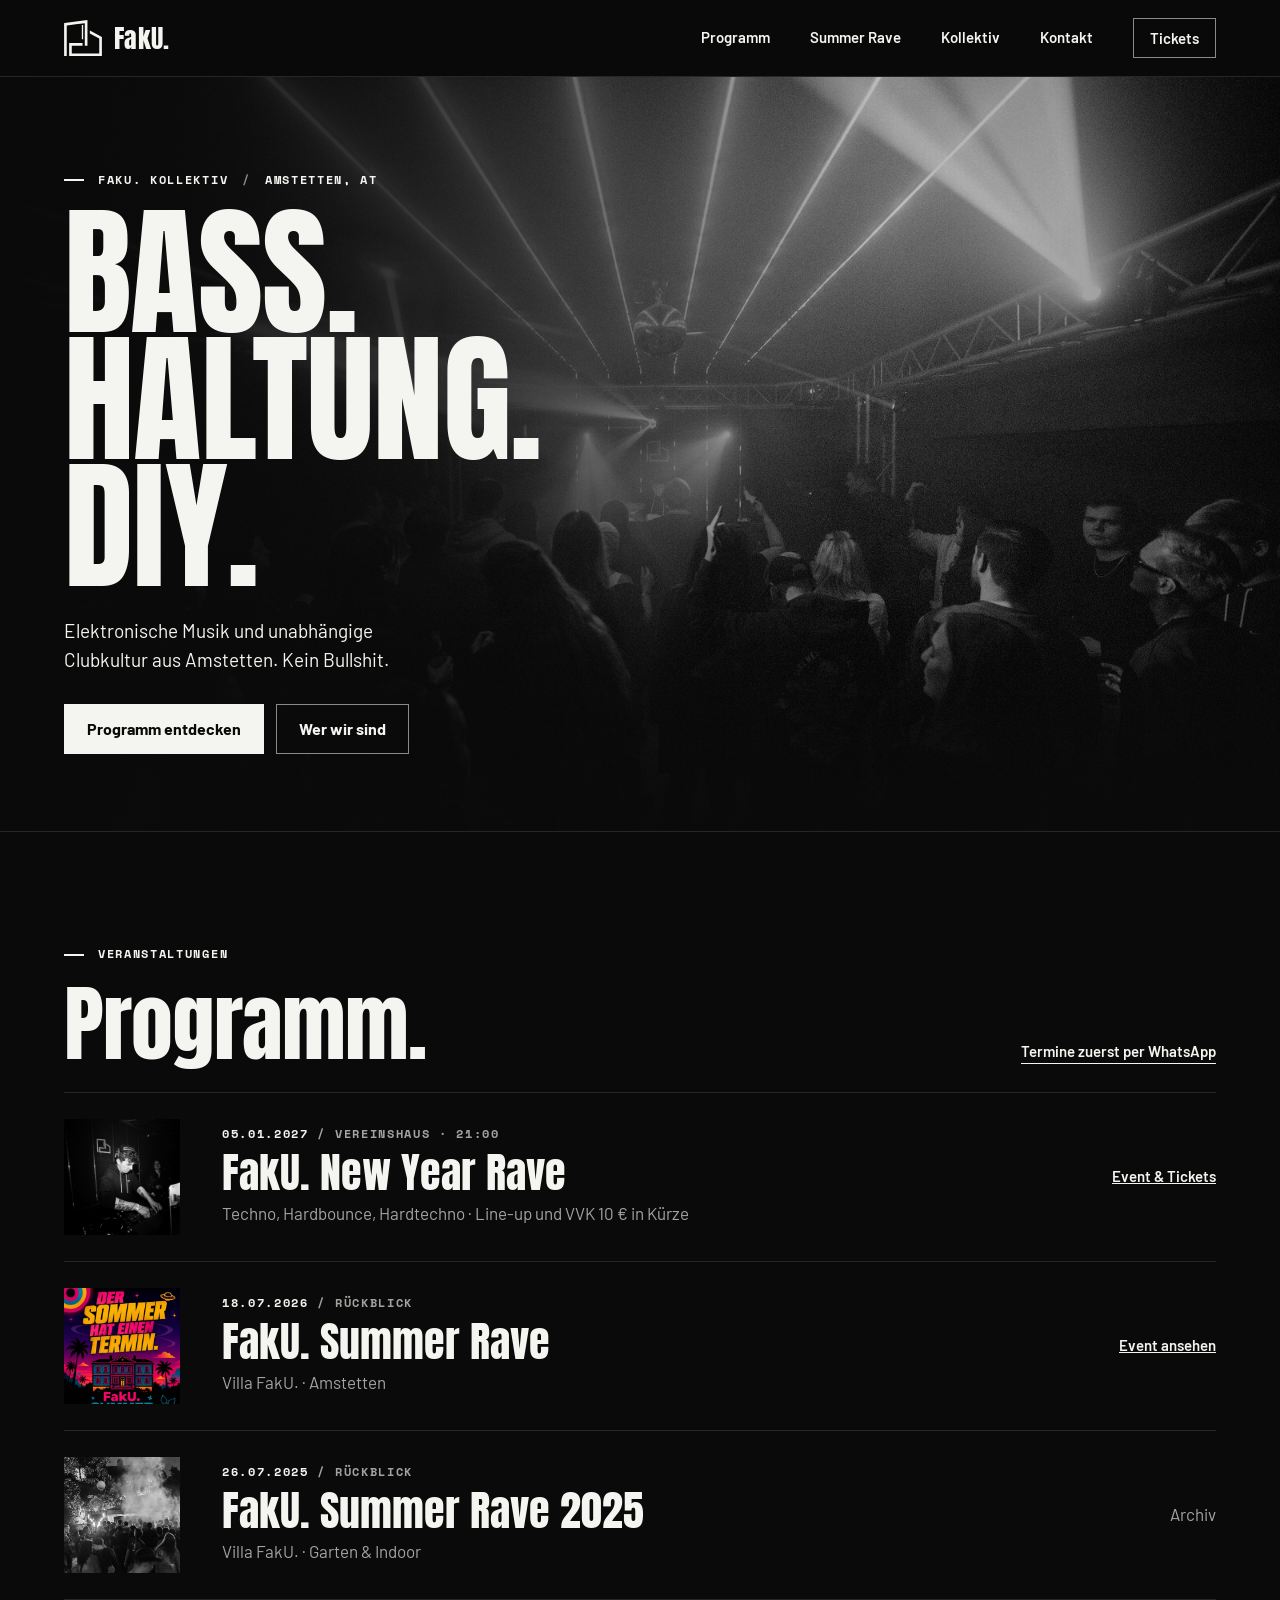
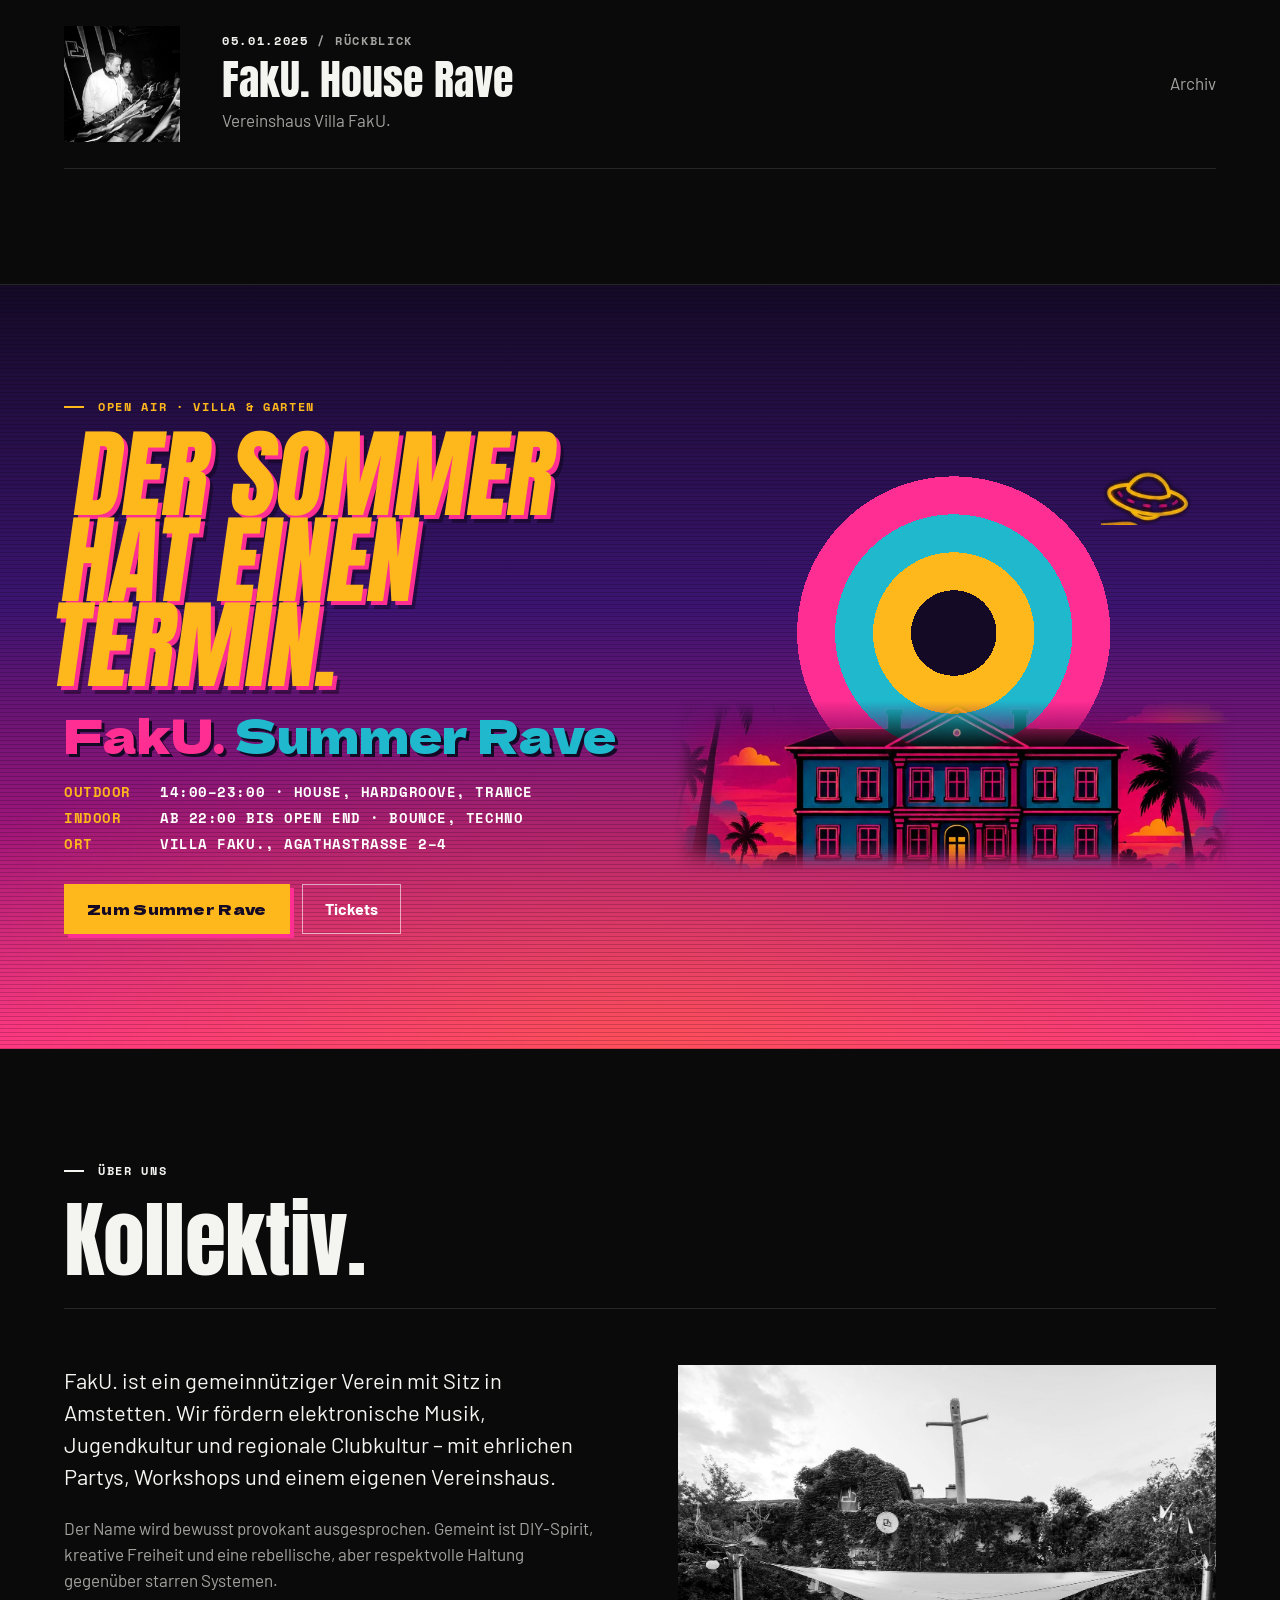
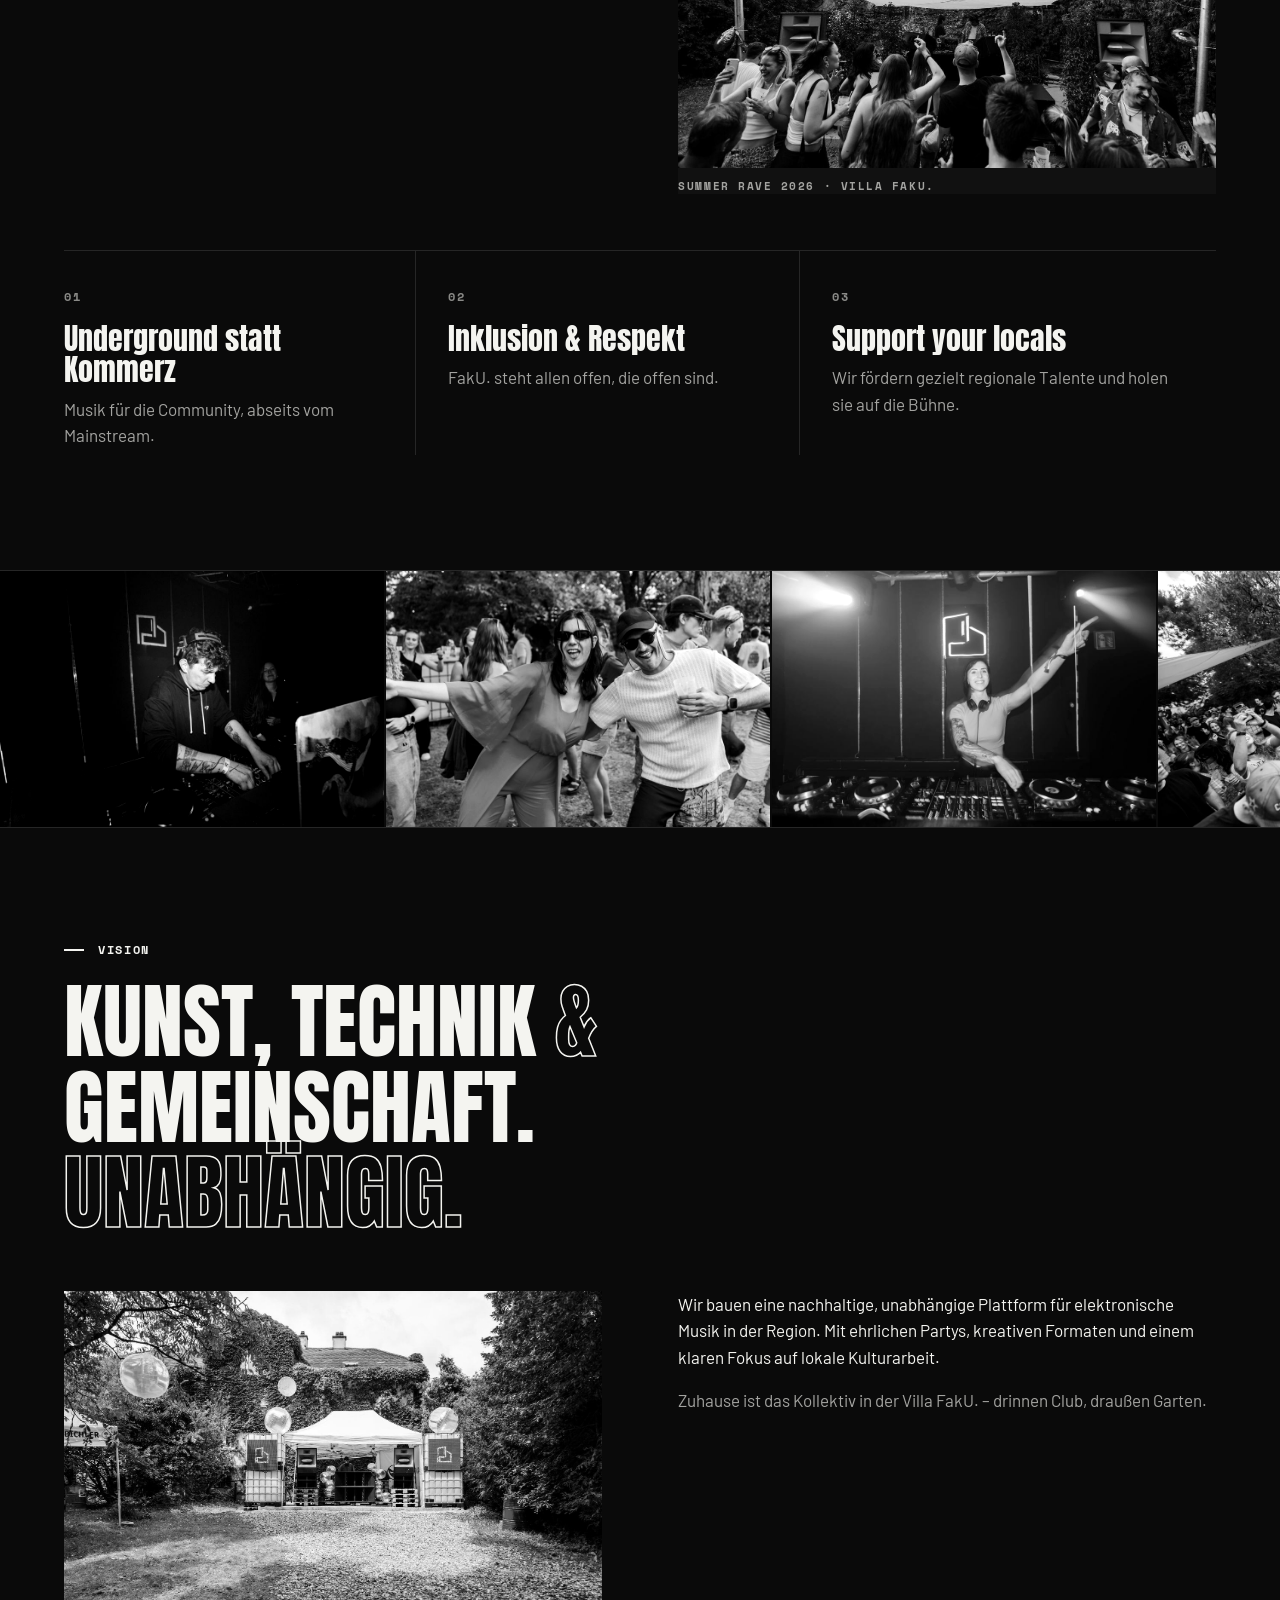
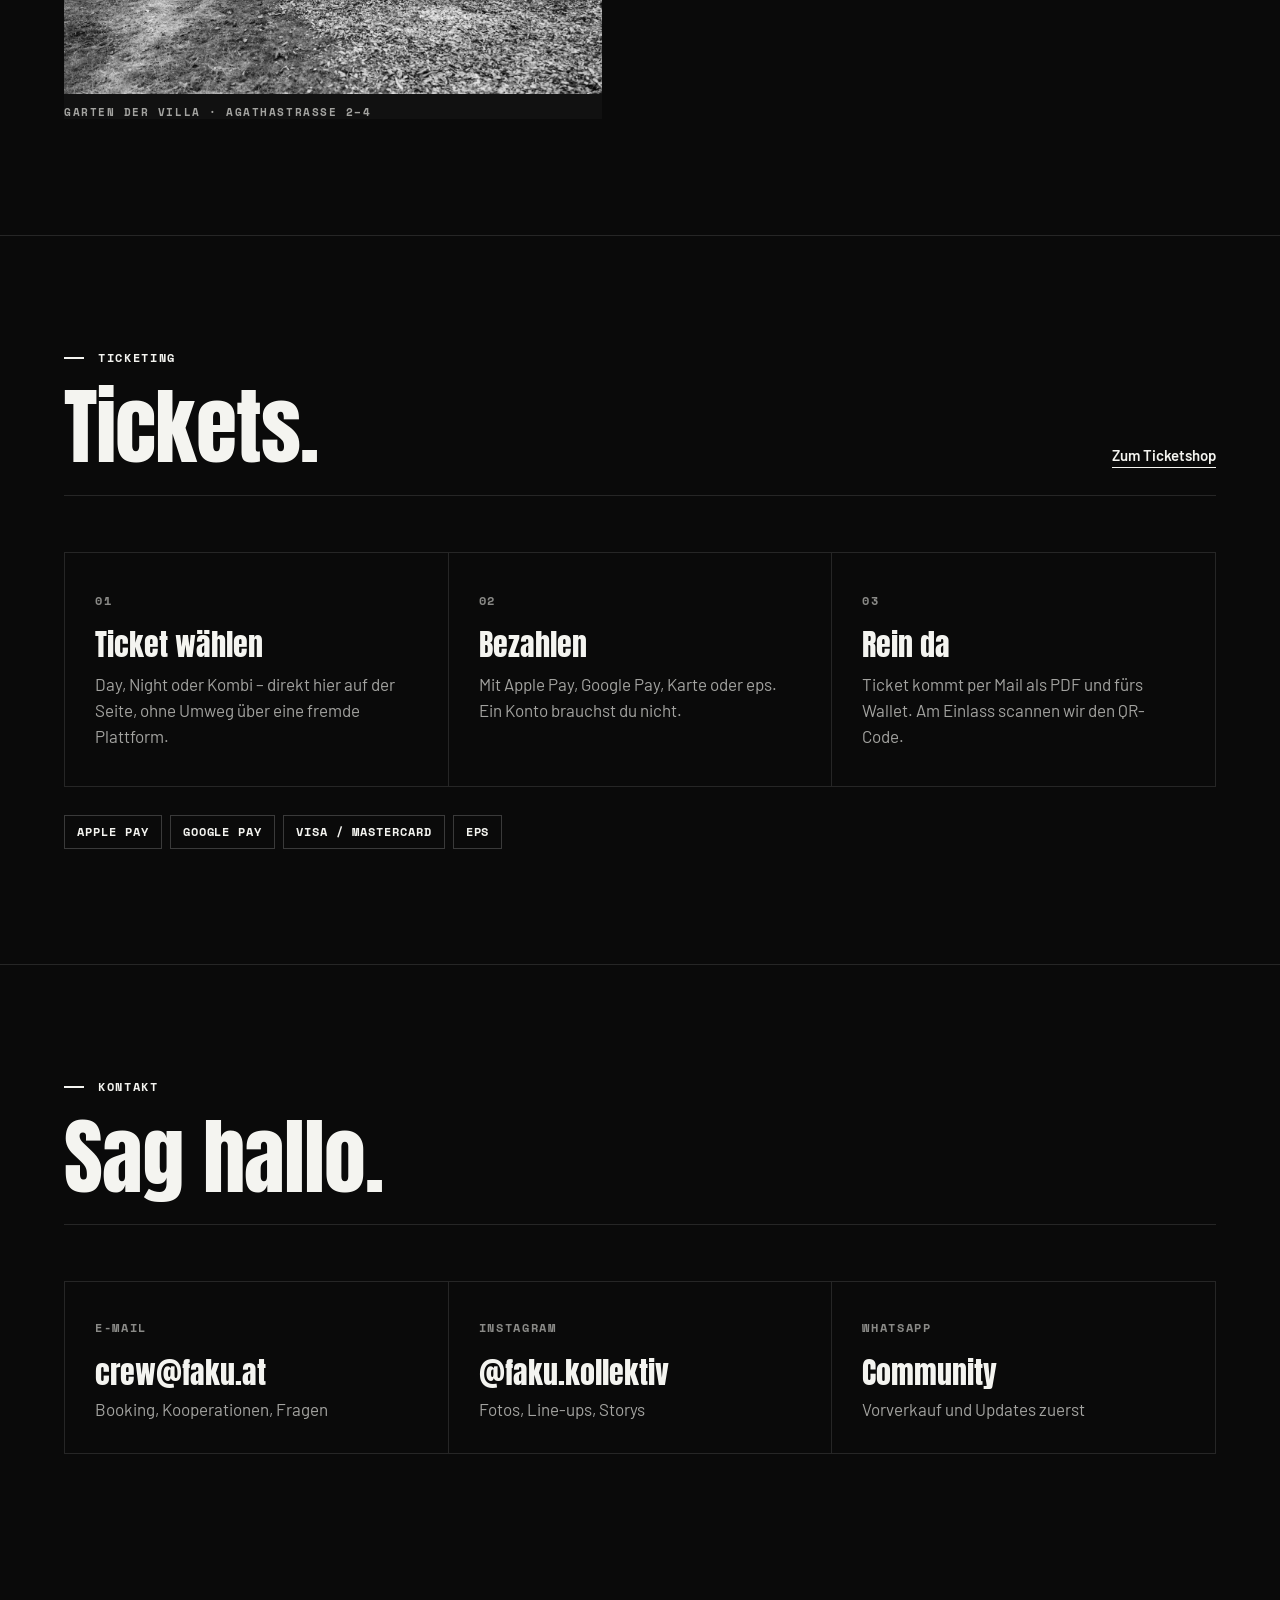
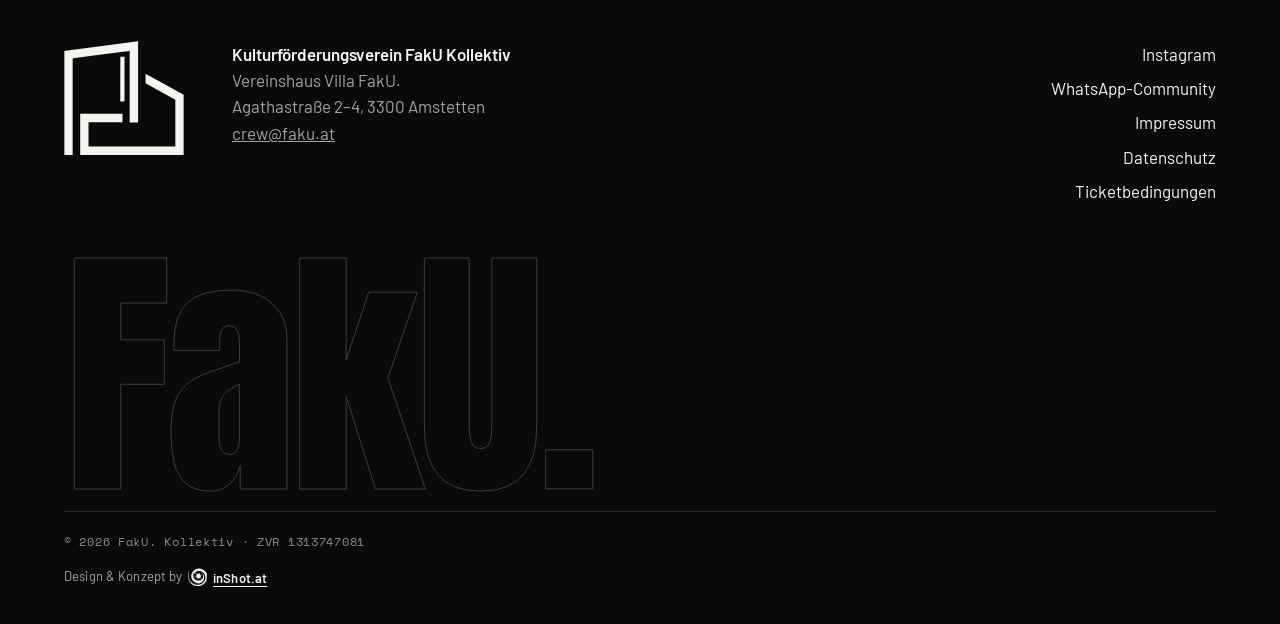
==== commit 6ca01e00: "NY Rave: kein Secret Line-up mehr, Line-up folgt mit VVK Co-Authored-By: Claude Opus 5.5 <noreply@an" ====
--- a/index.html
+++ b/index.html
@@ -60,7 +60,7 @@
         <div>
           <div class="event__meta"><b>05.01.2027</b> / Vereinshaus · 21:00</div>
           <h3>FakU. New Year Rave</h3>
-          <p>Secret Line-up · Techno, Hardbounce, Hardtechno · VVK 10 € ab 25.12.</p>
+          <p>Techno, Hardbounce, Hardtechno · Line-up und VVK 10 € in Kürze</p>
         </div>
         <a href="new-year-rave.html">Event &amp; Tickets</a>
       </li>
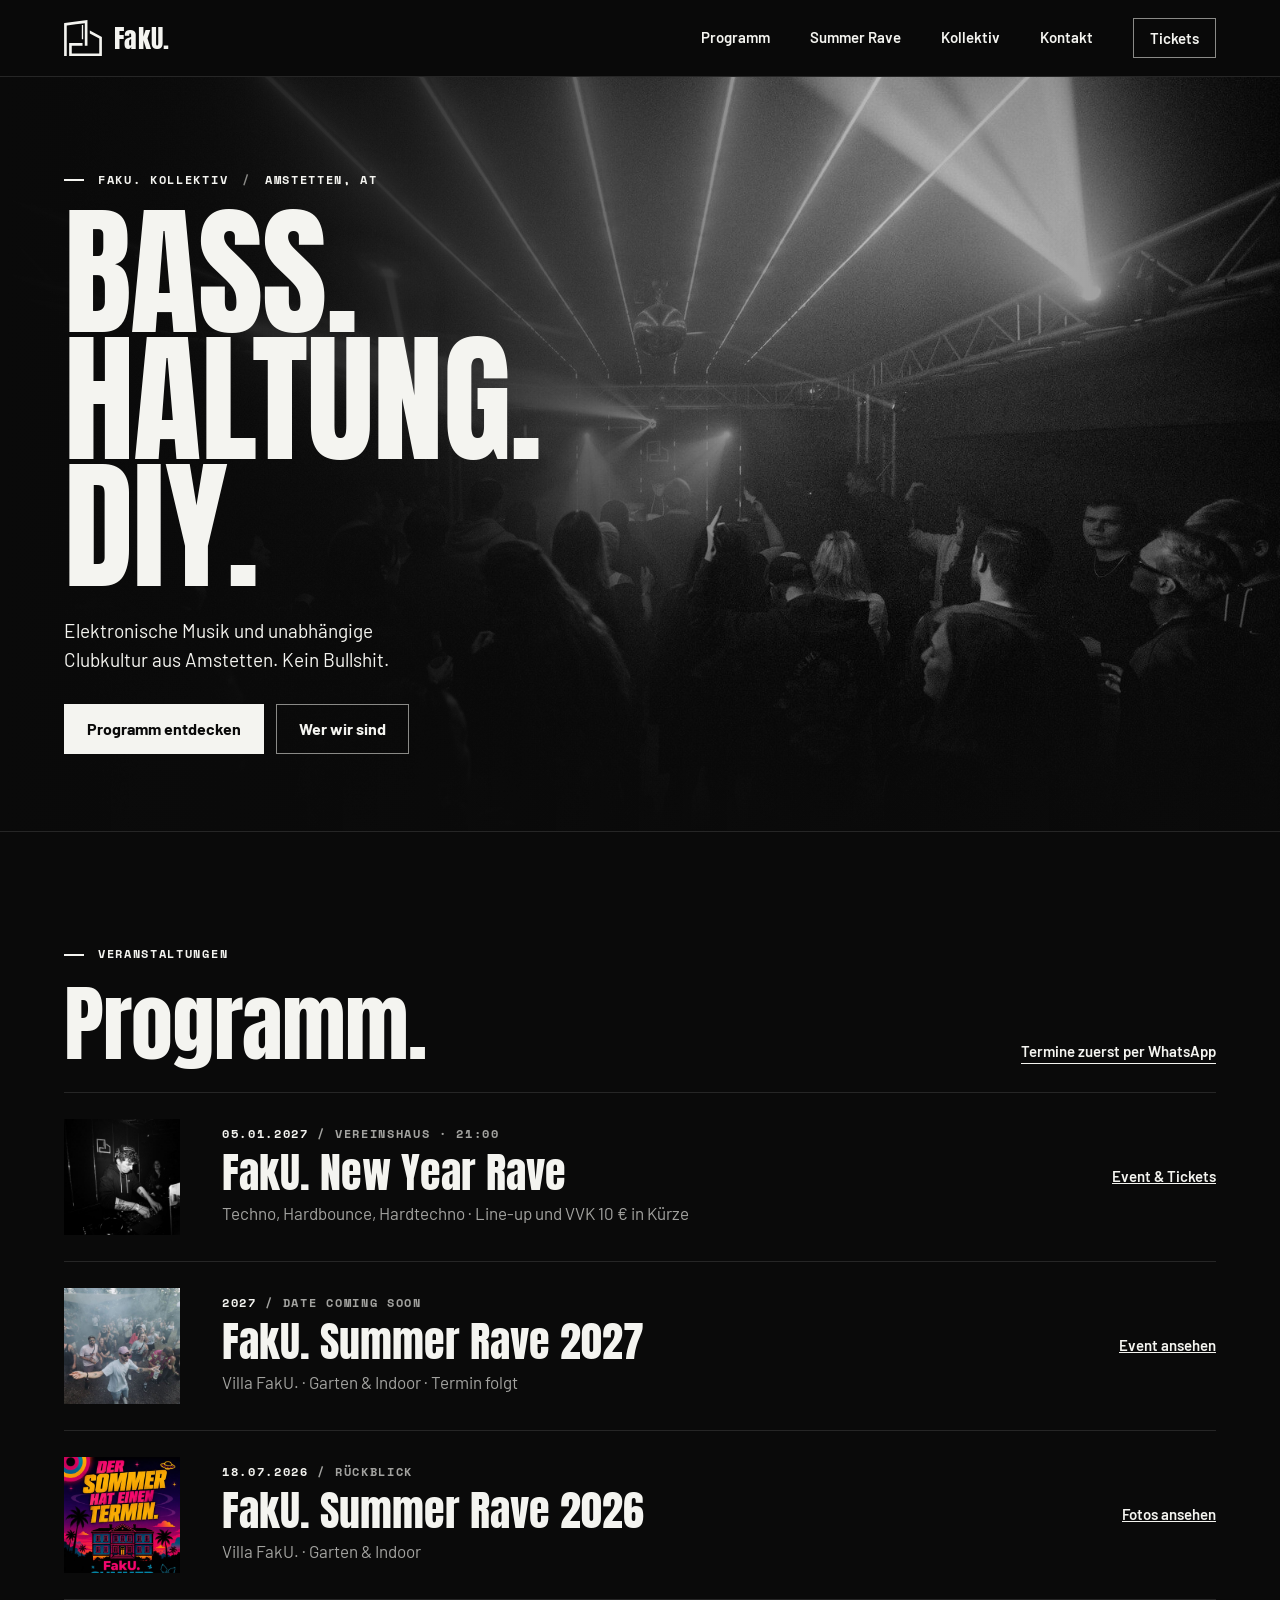
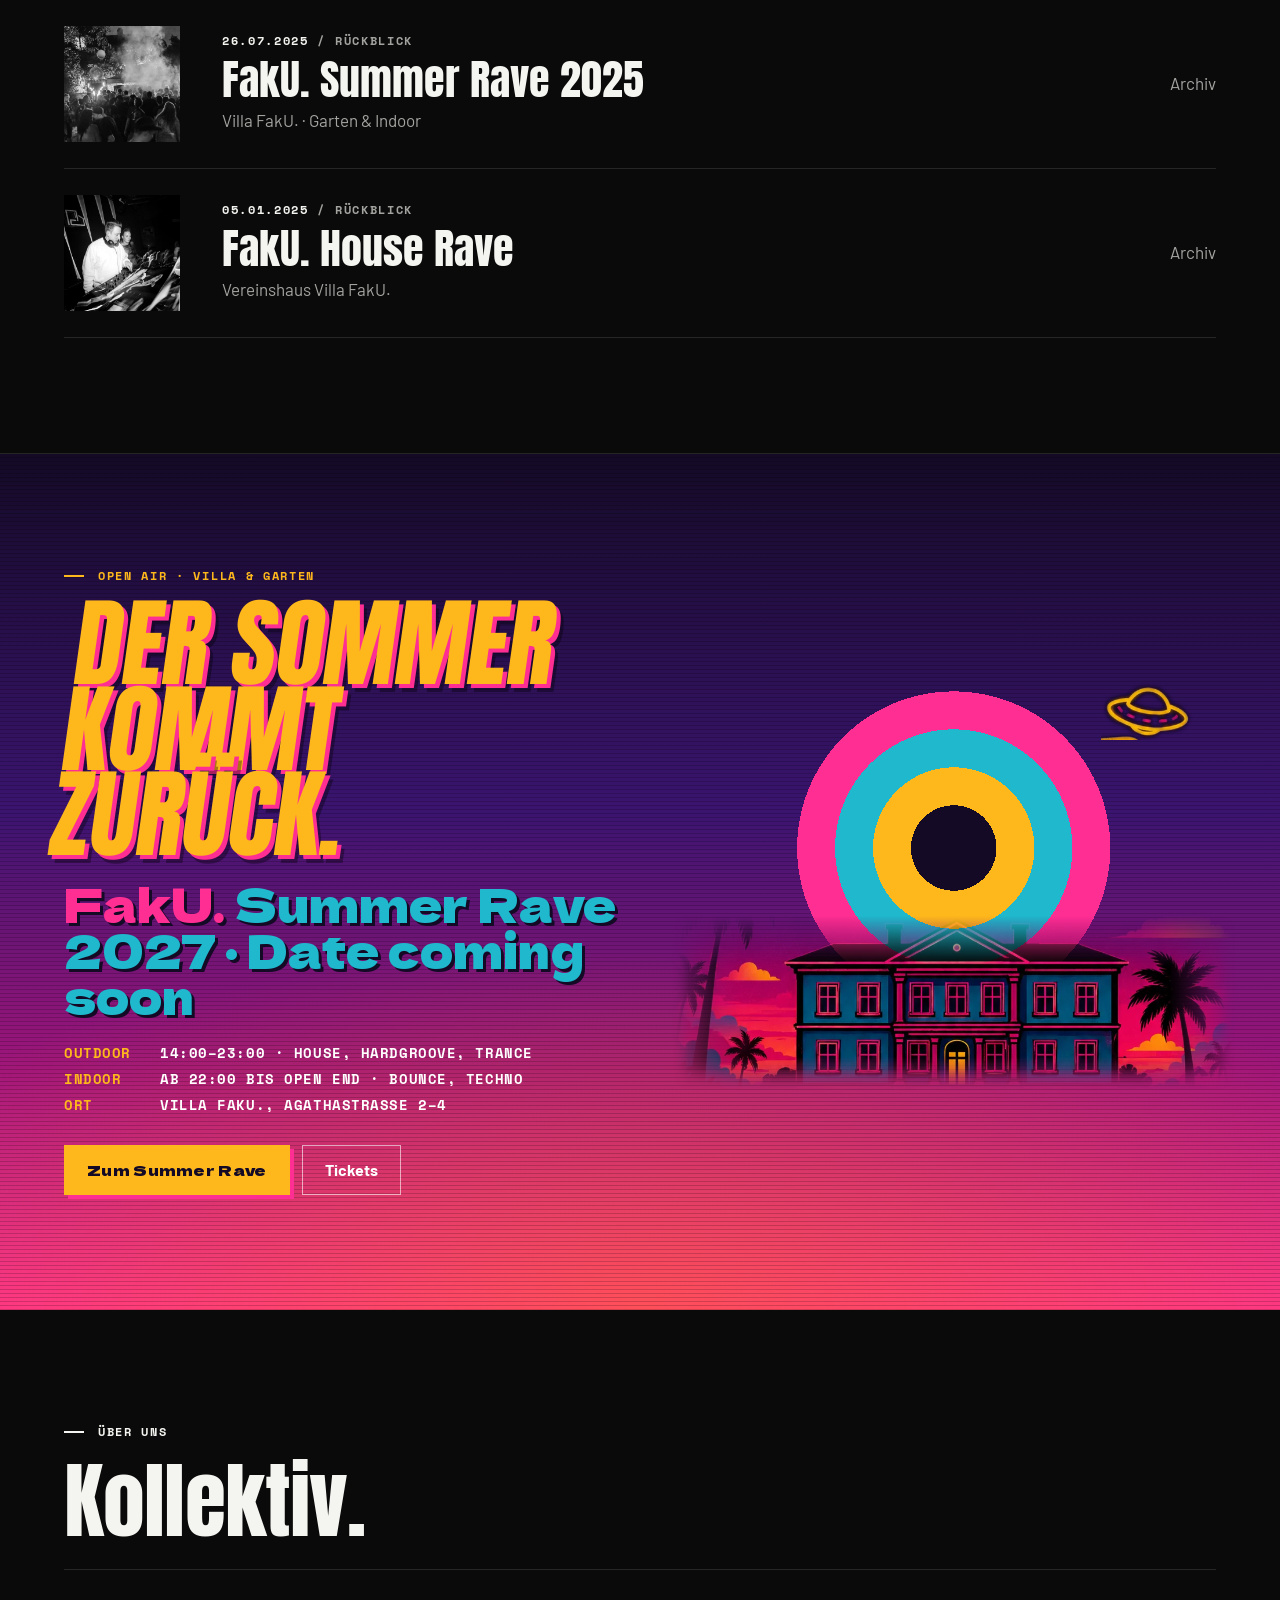
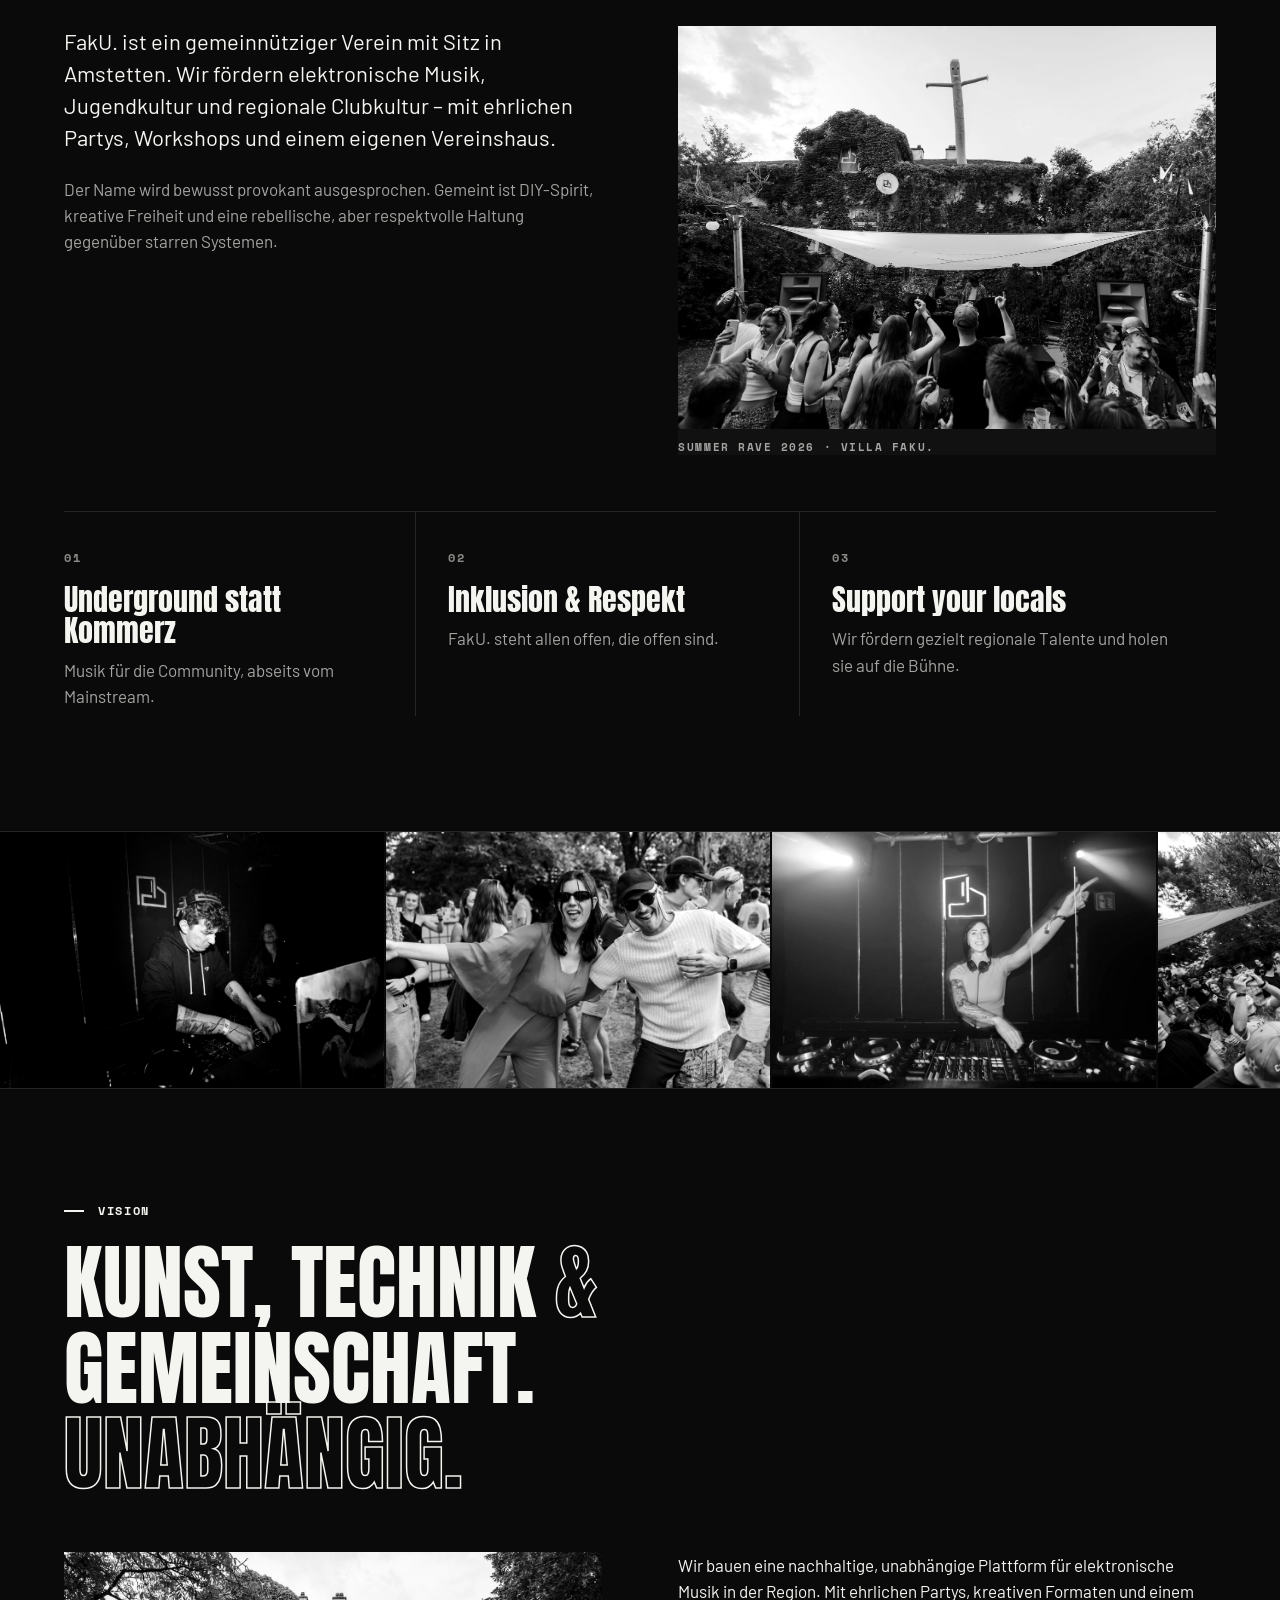
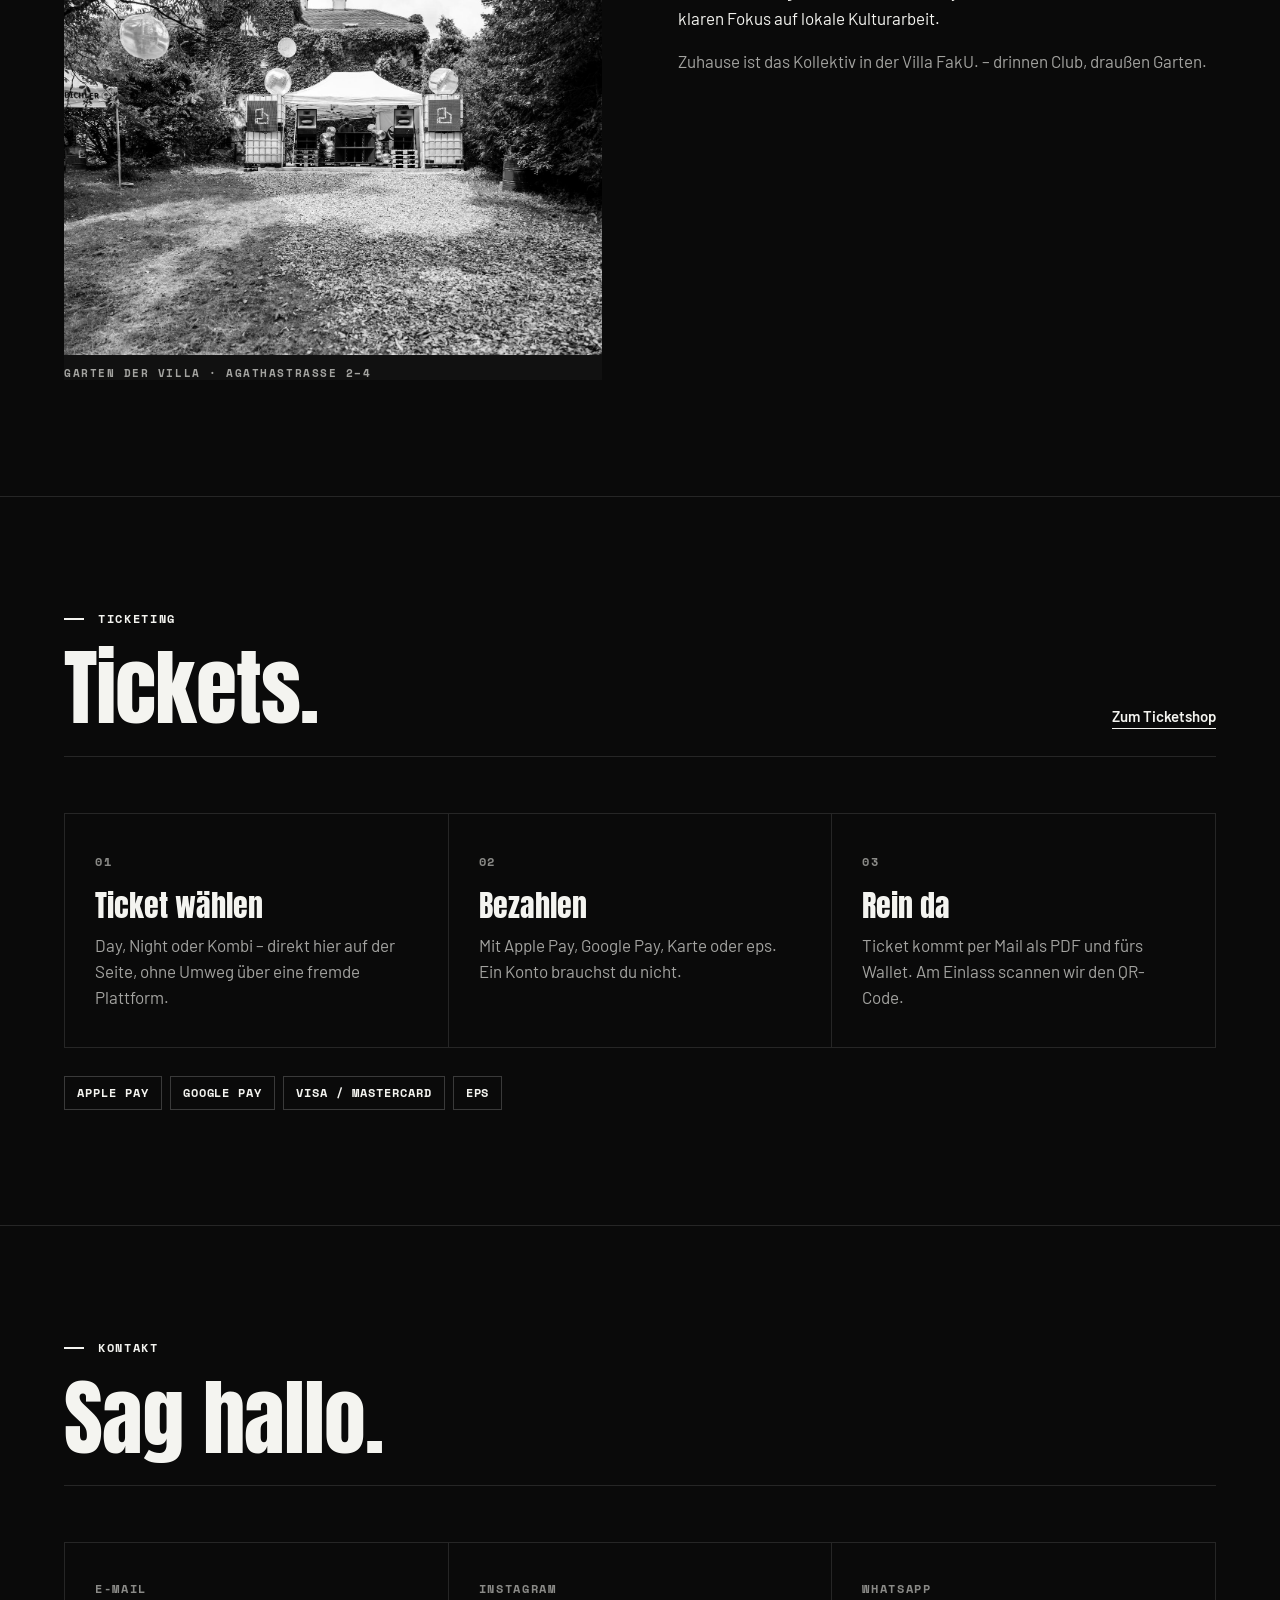
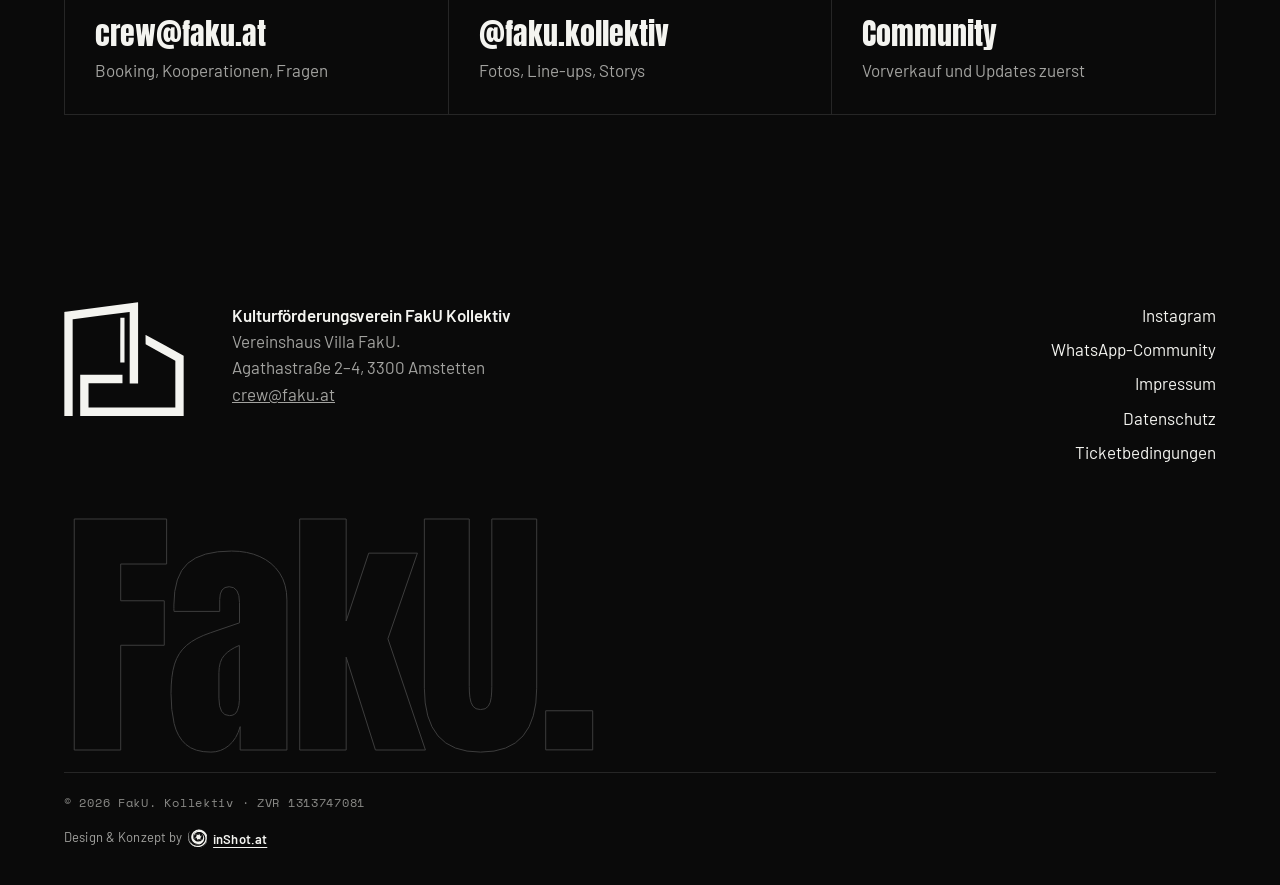
==== commit 484828cc: "Summer Rave: mehr Impressionen 2026, Galerie 2025, 2027 Date coming soon Co-Authored-By: Claude Opus" ====
--- a/index.html
+++ b/index.html
@@ -65,13 +65,22 @@
         <a href="new-year-rave.html">Event &amp; Tickets</a>
       </li>
       <li class="event">
+        <img class="event__thumb" src="assets/sr/g26-11.jpg" alt="Tanzende Menge im Nebel beim Summer Rave" width="116" height="116" loading="lazy">
+        <div>
+          <div class="event__meta"><b>2027</b> / Date coming soon</div>
+          <h3>FakU. Summer Rave 2027</h3>
+          <p>Villa FakU. · Garten &amp; Indoor · Termin folgt</p>
+        </div>
+        <a href="summer-rave.html">Event ansehen</a>
+      </li>
+      <li class="event">
         <img class="event__thumb" src="assets/img/sr26-poster.jpg" alt="Plakat FakU. Summer Rave 2026" width="116" height="116" loading="lazy">
         <div>
           <div class="event__meta"><b>18.07.2026</b> / Rückblick</div>
-          <h3>FakU. Summer Rave</h3>
-          <p>Villa FakU. · Amstetten</p>
-        </div>
-        <a href="summer-rave.html">Event ansehen</a>
+          <h3>FakU. Summer Rave 2026</h3>
+          <p>Villa FakU. · Garten &amp; Indoor</p>
+        </div>
+        <a href="summer-rave.html#gal-h">Fotos ansehen</a>
       </li>
       <li class="event">
         <img class="event__thumb" src="assets/img/ev-sr25.jpg" alt="Nachts im Garten beim Summer Rave 2025" width="116" height="116" loading="lazy">
@@ -99,8 +108,8 @@
   <div class="wrap">
     <div>
       <p class="sr-kicker">Open Air · Villa &amp; Garten</p>
-      <h2 class="sr-title" id="sr-h"><span>Der Sommer</span><span>hat einen</span><span>Termin.</span></h2>
-      <p class="sr-name"><b>FakU.</b> Summer Rave</p>
+      <h2 class="sr-title" id="sr-h"><span>Der Sommer</span><span>kommt</span><span>zurück.</span></h2>
+      <p class="sr-name"><b>FakU.</b> Summer Rave 2027 · Date coming soon</p>
       <ul class="sr-facts">
         <li><span>Outdoor</span>14:00–23:00 · House, Hardgroove, Trance</li>
         <li><span>Indoor</span>ab 22:00 bis Open End · Bounce, Techno</li>
